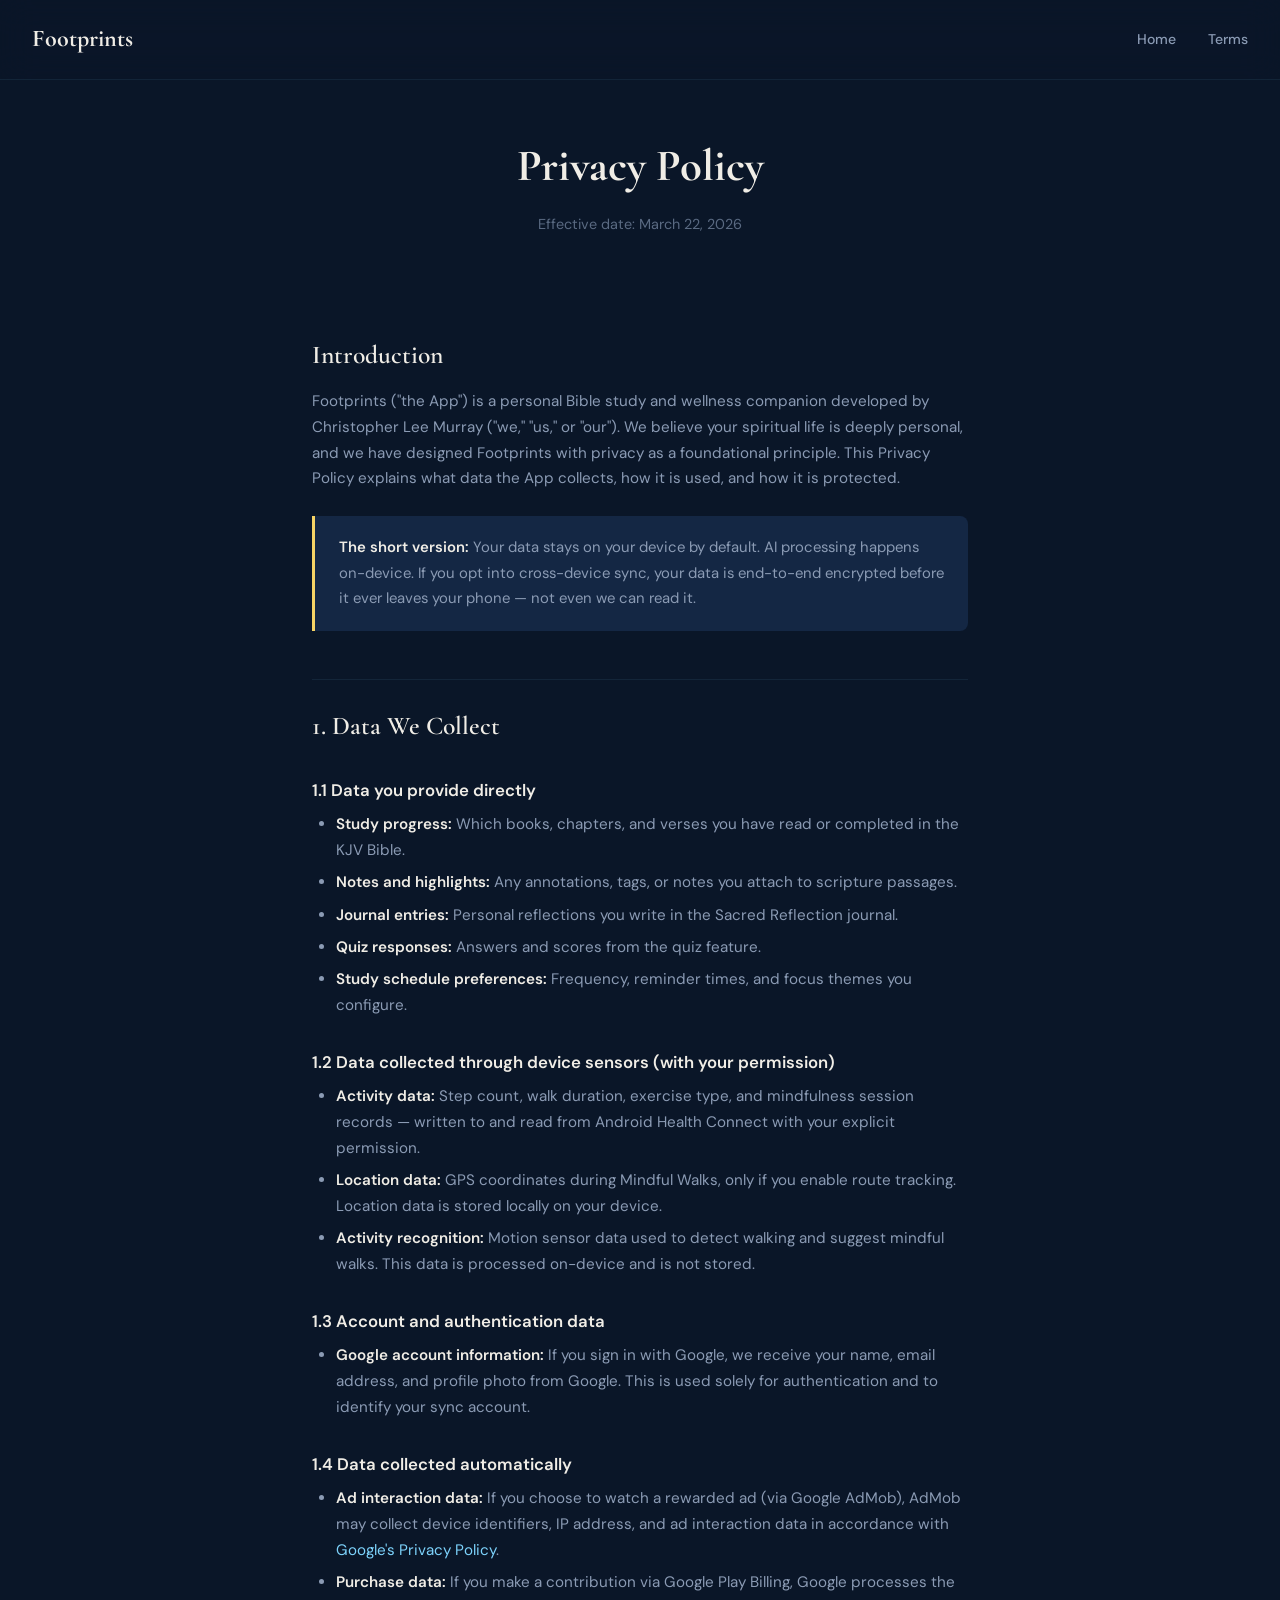
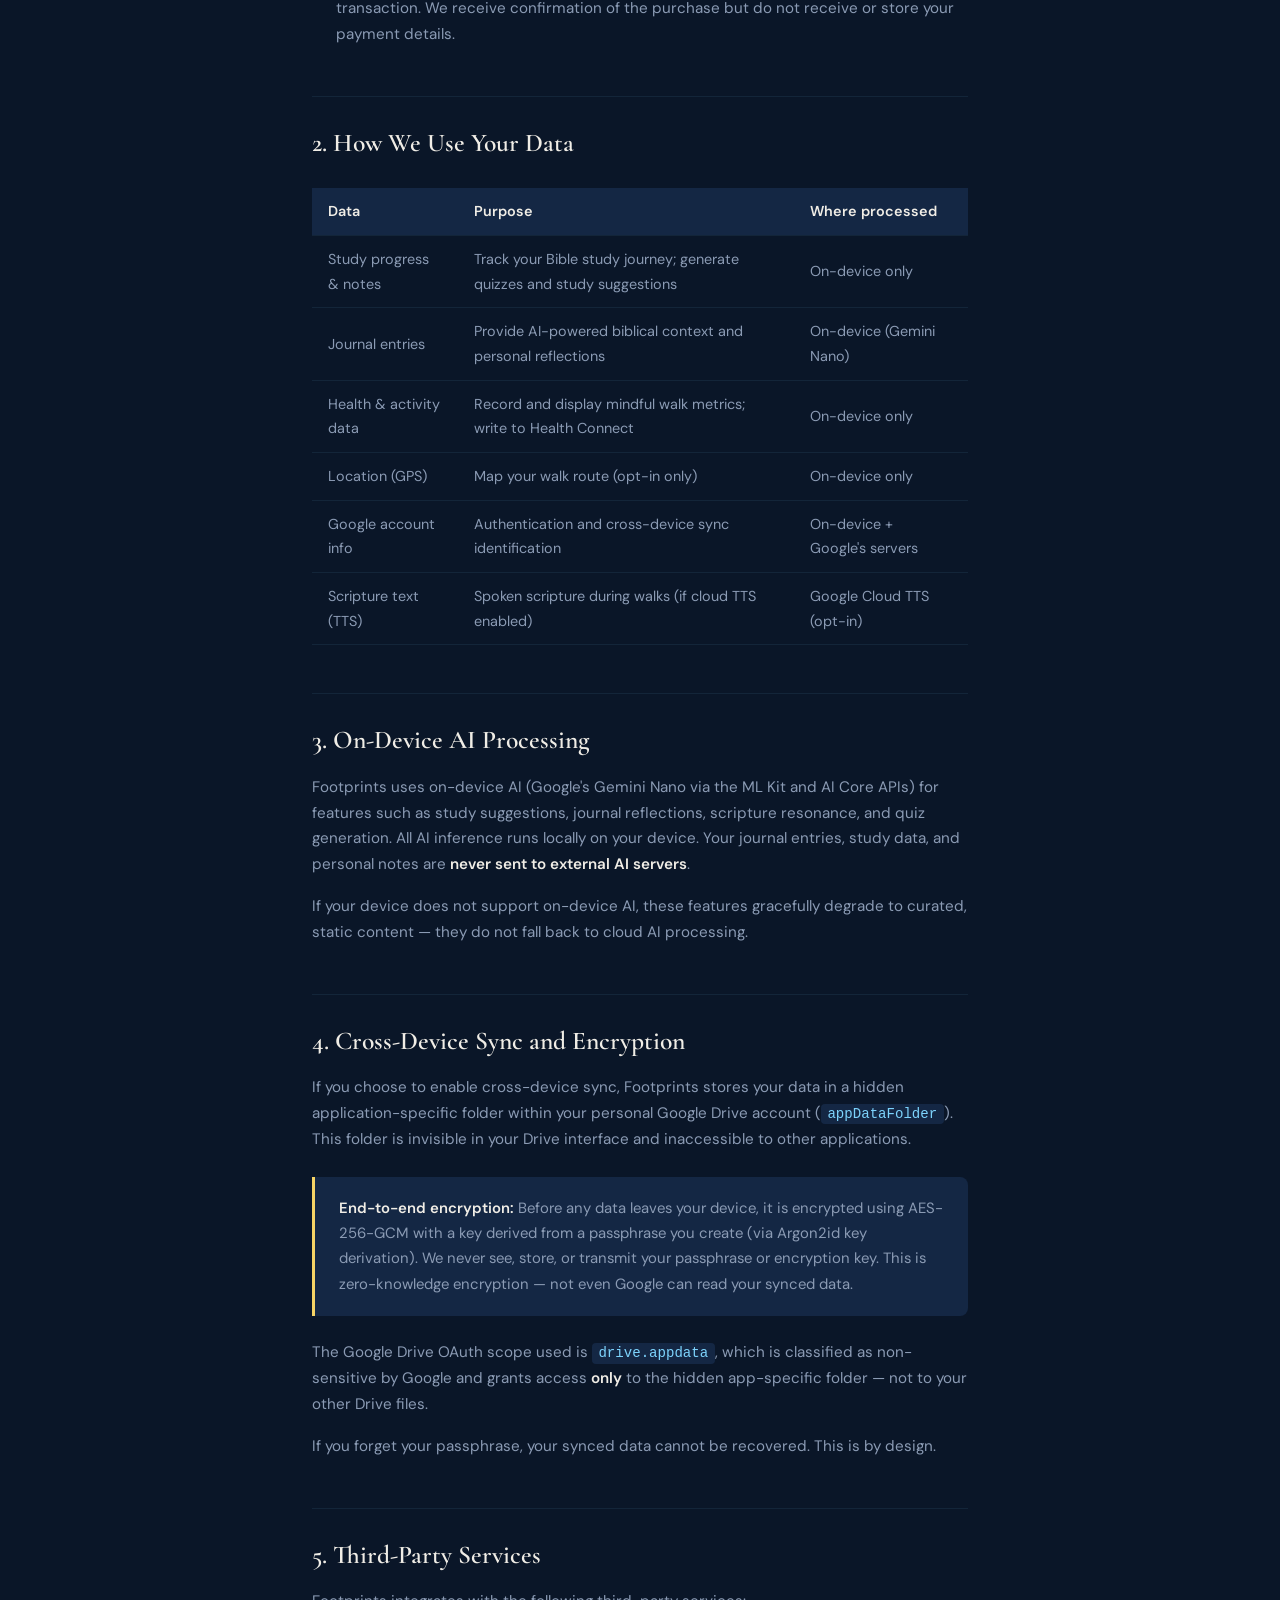
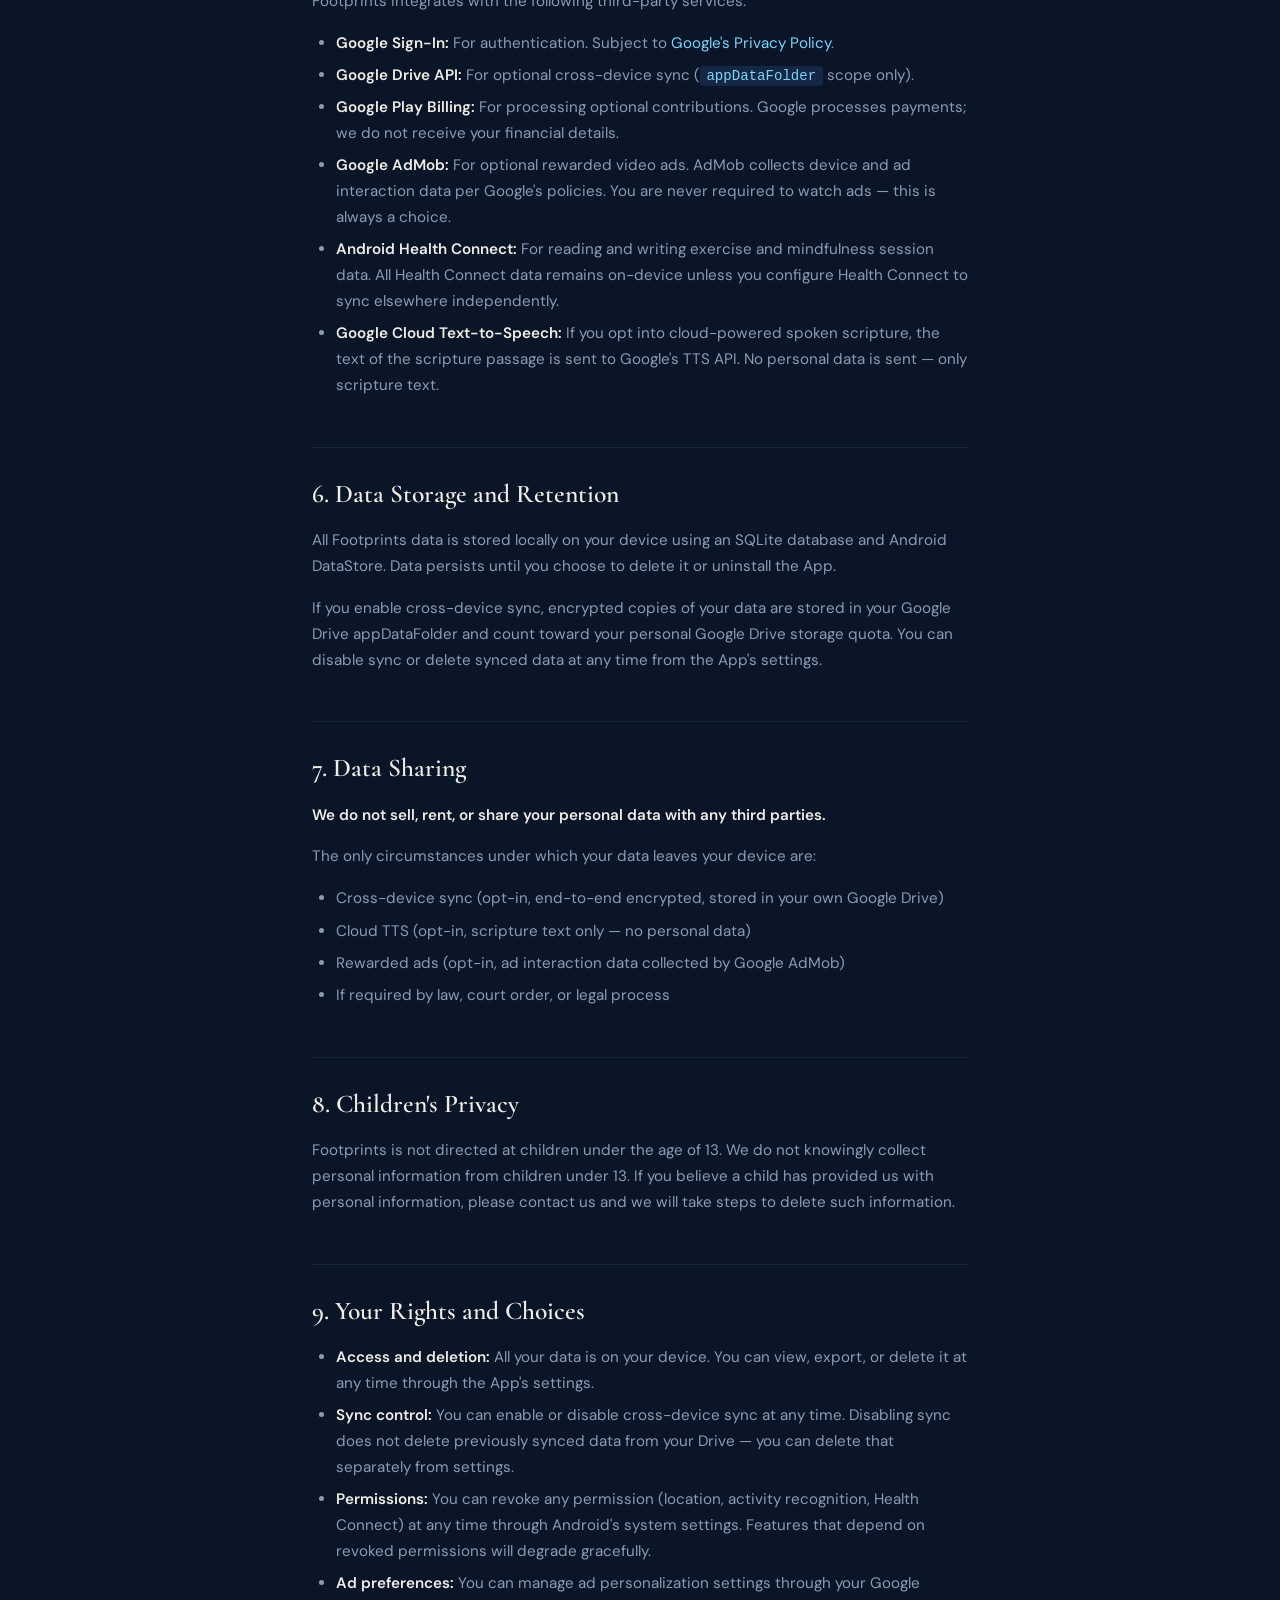
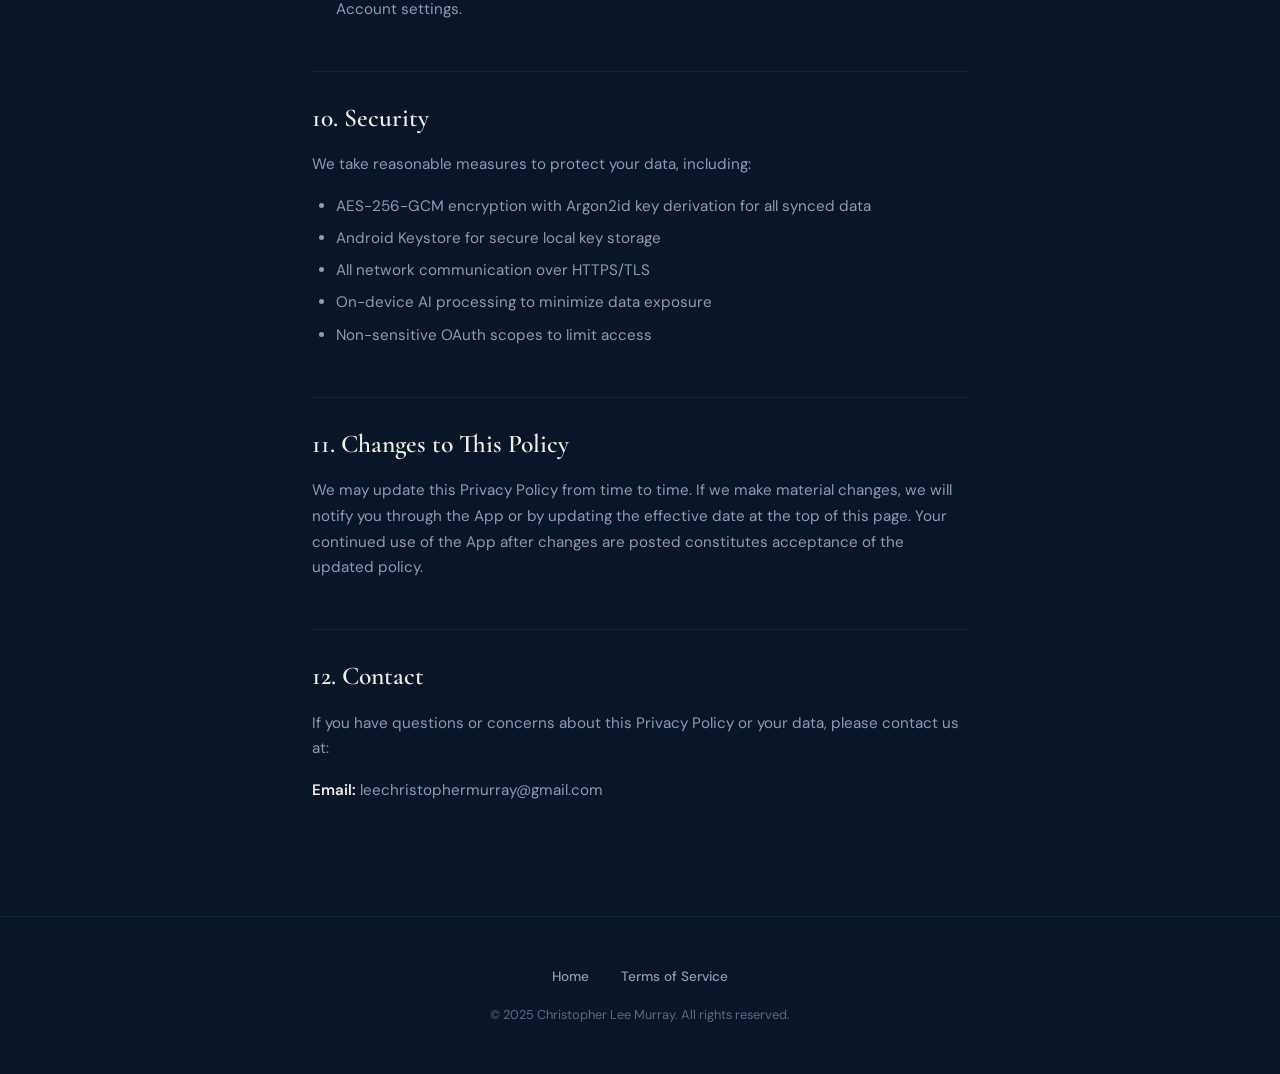
==== docs/privacy-policy.html @ 4baad624 "feat: Add initial website pages for terms of service, privacy policy, and homepage." ====
<!DOCTYPE html>
<html lang="en">

<head>
    <meta charset="UTF-8">
    <meta name="viewport" content="width=device-width, initial-scale=1.0">
    <title>Privacy Policy — Footprints</title>
    <meta name="description" content="Privacy Policy for Footprints Bible Study App">
    <link rel="preconnect" href="https://fonts.googleapis.com">
    <link rel="preconnect" href="https://fonts.gstatic.com" crossorigin>
    <link
        href="https://fonts.googleapis.com/css2?family=Cormorant+Garamond:ital,wght@0,400;0,600;0,700;1,400&family=DM+Sans:wght@400;500;600&display=swap"
        rel="stylesheet">
    <style>
        *,
        *::before,
        *::after {
            margin: 0;
            padding: 0;
            box-sizing: border-box;
        }

        :root {
            --bg: #0A1628;
            --bg-surface: #0F1F38;
            --bg-card: #142744;
            --cyan: #7DD3FC;
            --cyan-dim: rgba(125, 211, 252, 0.12);
            --gold: #F6D365;
            --gold-dim: rgba(246, 211, 101, 0.15);
            --text-primary: #F0EDE6;
            --text-secondary: #8B9BB4;
            --text-muted: #5A6A82;
            --border: rgba(125, 211, 252, 0.08);
            --border-glow: rgba(125, 211, 252, 0.15);
        }

        body {
            font-family: 'DM Sans', sans-serif;
            background: var(--bg);
            color: var(--text-primary);
            line-height: 1.7;
        }

        nav {
            position: fixed;
            top: 0;
            width: 100%;
            padding: 1.2rem 2rem;
            display: flex;
            justify-content: space-between;
            align-items: center;
            z-index: 100;
            background: rgba(10, 22, 40, 0.9);
            backdrop-filter: blur(16px);
            border-bottom: 1px solid var(--border);
        }

        .nav-brand {
            font-family: 'Cormorant Garamond', serif;
            font-size: 1.5rem;
            font-weight: 700;
            color: var(--text-primary);
            text-decoration: none;
        }

        .nav-links {
            display: flex;
            gap: 2rem;
        }

        .nav-links a {
            font-size: 0.88rem;
            font-weight: 500;
            color: var(--text-secondary);
            text-decoration: none;
            transition: color 0.2s;
        }

        .nav-links a:hover {
            color: var(--cyan);
        }

        .doc-header {
            padding: 8rem 2rem 3rem;
            text-align: center;
            max-width: 720px;
            margin: 0 auto;
        }

        .doc-header h1 {
            font-family: 'Cormorant Garamond', serif;
            font-size: 2.8rem;
            font-weight: 700;
            margin-bottom: 0.5rem;
        }

        .doc-header .effective {
            font-size: 0.9rem;
            color: var(--text-muted);
        }

        .doc-body {
            max-width: 720px;
            margin: 0 auto;
            padding: 0 2rem 6rem;
        }

        .doc-body h2 {
            font-family: 'Cormorant Garamond', serif;
            font-size: 1.6rem;
            font-weight: 600;
            margin-top: 3rem;
            margin-bottom: 0.8rem;
            padding-top: 1.5rem;
            border-top: 1px solid var(--border);
        }

        .doc-body h2:first-of-type {
            border-top: none;
            padding-top: 0;
        }

        .doc-body h3 {
            font-size: 1.05rem;
            font-weight: 600;
            margin-top: 1.8rem;
            margin-bottom: 0.5rem;
        }

        .doc-body p {
            font-size: 0.95rem;
            color: var(--text-secondary);
            margin-bottom: 1rem;
        }

        .doc-body ul {
            padding-left: 1.5rem;
            margin-bottom: 1rem;
        }

        .doc-body li {
            font-size: 0.95rem;
            color: var(--text-secondary);
            margin-bottom: 0.4rem;
        }

        .doc-body strong {
            color: var(--text-primary);
            font-weight: 600;
        }

        .doc-body a {
            color: var(--cyan);
            text-decoration: none;
        }

        .doc-body a:hover {
            text-decoration: underline;
        }

        .doc-body code {
            font-size: 0.88rem;
            background: var(--bg-card);
            padding: 0.15rem 0.4rem;
            border-radius: 4px;
            color: var(--cyan);
        }

        .callout {
            background: var(--bg-card);
            border-left: 3px solid var(--gold);
            padding: 1.2rem 1.5rem;
            margin: 1.5rem 0;
            border-radius: 0 8px 8px 0;
        }

        .callout p {
            margin-bottom: 0;
            font-size: 0.93rem;
        }

        table {
            width: 100%;
            border-collapse: collapse;
            margin: 1.5rem 0;
            font-size: 0.9rem;
        }

        th,
        td {
            text-align: left;
            padding: 0.7rem 1rem;
            border-bottom: 1px solid var(--border);
            color: var(--text-secondary);
        }

        th {
            color: var(--text-primary);
            font-weight: 600;
            background: var(--bg-card);
        }

        footer {
            padding: 3rem 2rem;
            text-align: center;
            border-top: 1px solid var(--border);
        }

        .footer-links {
            display: flex;
            justify-content: center;
            gap: 2rem;
            margin-bottom: 1rem;
            flex-wrap: wrap;
        }

        .footer-links a {
            font-size: 0.85rem;
            font-weight: 500;
            color: var(--text-secondary);
            text-decoration: none;
        }

        .footer-links a:hover {
            color: var(--cyan);
        }

        .footer-copy {
            font-size: 0.8rem;
            color: var(--text-muted);
        }

        @media (max-width: 640px) {
            .doc-header {
                padding: 7rem 1.5rem 2rem;
            }

            .doc-header h1 {
                font-size: 2.2rem;
            }

            .doc-body {
                padding: 0 1.5rem 4rem;
            }

            table {
                font-size: 0.82rem;
            }

            th,
            td {
                padding: 0.5rem 0.6rem;
            }
        }
    </style>
</head>

<body>

    <nav>
        <a href="./" class="nav-brand">Footprints</a>
        <div class="nav-links">
            <a href="./">Home</a>
            <a href="terms-of-service.html">Terms</a>
        </div>
    </nav>

    <div class="doc-header">
        <h1>Privacy Policy</h1>
        <p class="effective">Effective date: March 22, 2026</p>
    </div>

    <div class="doc-body">

        <h2>Introduction</h2>
        <p>Footprints ("the App") is a personal Bible study and wellness companion developed by Christopher Lee Murray
            ("we," "us," or "our"). We believe your spiritual life is deeply personal, and we have designed Footprints
            with privacy as a foundational principle. This Privacy Policy explains what data the App collects, how it is
            used, and how it is protected.</p>

        <div class="callout">
            <p><strong>The short version:</strong> Your data stays on your device by default. AI processing happens
                on-device. If you opt into cross-device sync, your data is end-to-end encrypted before it ever leaves
                your phone — not even we can read it.</p>
        </div>

        <h2>1. Data We Collect</h2>

        <h3>1.1 Data you provide directly</h3>
        <ul>
            <li><strong>Study progress:</strong> Which books, chapters, and verses you have read or completed in the KJV
                Bible.</li>
            <li><strong>Notes and highlights:</strong> Any annotations, tags, or notes you attach to scripture passages.
            </li>
            <li><strong>Journal entries:</strong> Personal reflections you write in the Sacred Reflection journal.</li>
            <li><strong>Quiz responses:</strong> Answers and scores from the quiz feature.</li>
            <li><strong>Study schedule preferences:</strong> Frequency, reminder times, and focus themes you configure.
            </li>
        </ul>

        <h3>1.2 Data collected through device sensors (with your permission)</h3>
        <ul>
            <li><strong>Activity data:</strong> Step count, walk duration, exercise type, and mindfulness session
                records — written to and read from Android Health Connect with your explicit permission.</li>
            <li><strong>Location data:</strong> GPS coordinates during Mindful Walks, only if you enable route tracking.
                Location data is stored locally on your device.</li>
            <li><strong>Activity recognition:</strong> Motion sensor data used to detect walking and suggest mindful
                walks. This data is processed on-device and is not stored.</li>
        </ul>

        <h3>1.3 Account and authentication data</h3>
        <ul>
            <li><strong>Google account information:</strong> If you sign in with Google, we receive your name, email
                address, and profile photo from Google. This is used solely for authentication and to identify your sync
                account.</li>
        </ul>

        <h3>1.4 Data collected automatically</h3>
        <ul>
            <li><strong>Ad interaction data:</strong> If you choose to watch a rewarded ad (via Google AdMob), AdMob may
                collect device identifiers, IP address, and ad interaction data in accordance with <a
                    href="https://policies.google.com/privacy">Google's Privacy Policy</a>.</li>
            <li><strong>Purchase data:</strong> If you make a contribution via Google Play Billing, Google processes the
                transaction. We receive confirmation of the purchase but do not receive or store your payment details.
            </li>
        </ul>

        <h2>2. How We Use Your Data</h2>

        <table>
            <thead>
                <tr>
                    <th>Data</th>
                    <th>Purpose</th>
                    <th>Where processed</th>
                </tr>
            </thead>
            <tbody>
                <tr>
                    <td>Study progress & notes</td>
                    <td>Track your Bible study journey; generate quizzes and study suggestions</td>
                    <td>On-device only</td>
                </tr>
                <tr>
                    <td>Journal entries</td>
                    <td>Provide AI-powered biblical context and personal reflections</td>
                    <td>On-device (Gemini Nano)</td>
                </tr>
                <tr>
                    <td>Health & activity data</td>
                    <td>Record and display mindful walk metrics; write to Health Connect</td>
                    <td>On-device only</td>
                </tr>
                <tr>
                    <td>Location (GPS)</td>
                    <td>Map your walk route (opt-in only)</td>
                    <td>On-device only</td>
                </tr>
                <tr>
                    <td>Google account info</td>
                    <td>Authentication and cross-device sync identification</td>
                    <td>On-device + Google's servers</td>
                </tr>
                <tr>
                    <td>Scripture text (TTS)</td>
                    <td>Spoken scripture during walks (if cloud TTS enabled)</td>
                    <td>Google Cloud TTS (opt-in)</td>
                </tr>
            </tbody>
        </table>

        <h2>3. On-Device AI Processing</h2>
        <p>Footprints uses on-device AI (Google's Gemini Nano via the ML Kit and AI Core APIs) for features such as
            study suggestions, journal reflections, scripture resonance, and quiz generation. All AI inference runs
            locally on your device. Your journal entries, study data, and personal notes are <strong>never sent to
                external AI servers</strong>.</p>
        <p>If your device does not support on-device AI, these features gracefully degrade to curated, static content —
            they do not fall back to cloud AI processing.</p>

        <h2>4. Cross-Device Sync and Encryption</h2>
        <p>If you choose to enable cross-device sync, Footprints stores your data in a hidden application-specific
            folder within your personal Google Drive account (<code>appDataFolder</code>). This folder is invisible in
            your Drive interface and inaccessible to other applications.</p>

        <div class="callout">
            <p><strong>End-to-end encryption:</strong> Before any data leaves your device, it is encrypted using
                AES-256-GCM with a key derived from a passphrase you create (via Argon2id key derivation). We never see,
                store, or transmit your passphrase or encryption key. This is zero-knowledge encryption — not even
                Google can read your synced data.</p>
        </div>

        <p>The Google Drive OAuth scope used is <code>drive.appdata</code>, which is classified as non-sensitive by
            Google and grants access <strong>only</strong> to the hidden app-specific folder — not to your other Drive
            files.</p>
        <p>If you forget your passphrase, your synced data cannot be recovered. This is by design.</p>

        <h2>5. Third-Party Services</h2>
        <p>Footprints integrates with the following third-party services:</p>
        <ul>
            <li><strong>Google Sign-In:</strong> For authentication. Subject to <a
                    href="https://policies.google.com/privacy">Google's Privacy Policy</a>.</li>
            <li><strong>Google Drive API:</strong> For optional cross-device sync (<code>appDataFolder</code> scope
                only).</li>
            <li><strong>Google Play Billing:</strong> For processing optional contributions. Google processes payments;
                we do not receive your financial details.</li>
            <li><strong>Google AdMob:</strong> For optional rewarded video ads. AdMob collects device and ad interaction
                data per Google's policies. You are never required to watch ads — this is always a choice.</li>
            <li><strong>Android Health Connect:</strong> For reading and writing exercise and mindfulness session data.
                All Health Connect data remains on-device unless you configure Health Connect to sync elsewhere
                independently.</li>
            <li><strong>Google Cloud Text-to-Speech:</strong> If you opt into cloud-powered spoken scripture, the text
                of the scripture passage is sent to Google's TTS API. No personal data is sent — only scripture text.
            </li>
        </ul>

        <h2>6. Data Storage and Retention</h2>
        <p>All Footprints data is stored locally on your device using an SQLite database and Android DataStore. Data
            persists until you choose to delete it or uninstall the App.</p>
        <p>If you enable cross-device sync, encrypted copies of your data are stored in your Google Drive appDataFolder
            and count toward your personal Google Drive storage quota. You can disable sync or delete synced data at any
            time from the App's settings.</p>

        <h2>7. Data Sharing</h2>
        <p><strong>We do not sell, rent, or share your personal data with any third parties.</strong></p>
        <p>The only circumstances under which your data leaves your device are:</p>
        <ul>
            <li>Cross-device sync (opt-in, end-to-end encrypted, stored in your own Google Drive)</li>
            <li>Cloud TTS (opt-in, scripture text only — no personal data)</li>
            <li>Rewarded ads (opt-in, ad interaction data collected by Google AdMob)</li>
            <li>If required by law, court order, or legal process</li>
        </ul>

        <h2>8. Children's Privacy</h2>
        <p>Footprints is not directed at children under the age of 13. We do not knowingly collect personal information
            from children under 13. If you believe a child has provided us with personal information, please contact us
            and we will take steps to delete such information.</p>

        <h2>9. Your Rights and Choices</h2>
        <ul>
            <li><strong>Access and deletion:</strong> All your data is on your device. You can view, export, or delete
                it at any time through the App's settings.</li>
            <li><strong>Sync control:</strong> You can enable or disable cross-device sync at any time. Disabling sync
                does not delete previously synced data from your Drive — you can delete that separately from settings.
            </li>
            <li><strong>Permissions:</strong> You can revoke any permission (location, activity recognition, Health
                Connect) at any time through Android's system settings. Features that depend on revoked permissions will
                degrade gracefully.</li>
            <li><strong>Ad preferences:</strong> You can manage ad personalization settings through your Google Account
                settings.</li>
        </ul>

        <h2>10. Security</h2>
        <p>We take reasonable measures to protect your data, including:</p>
        <ul>
            <li>AES-256-GCM encryption with Argon2id key derivation for all synced data</li>
            <li>Android Keystore for secure local key storage</li>
            <li>All network communication over HTTPS/TLS</li>
            <li>On-device AI processing to minimize data exposure</li>
            <li>Non-sensitive OAuth scopes to limit access</li>
        </ul>

        <h2>11. Changes to This Policy</h2>
        <p>We may update this Privacy Policy from time to time. If we make material changes, we will notify you through
            the App or by updating the effective date at the top of this page. Your continued use of the App after
            changes are posted constitutes acceptance of the updated policy.</p>

        <h2>12. Contact</h2>
        <p>If you have questions or concerns about this Privacy Policy or your data, please contact us at:</p>
        <p><strong>Email:</strong> leechristophermurray@gmail.com</p>

    </div>

    <footer>
        <div class="footer-links">
            <a href="./">Home</a>
            <a href="terms-of-service.html">Terms of Service</a>
        </div>
        <p class="footer-copy">&copy; 2025 Christopher Lee Murray. All rights reserved.</p>
    </footer>

</body>

</html>
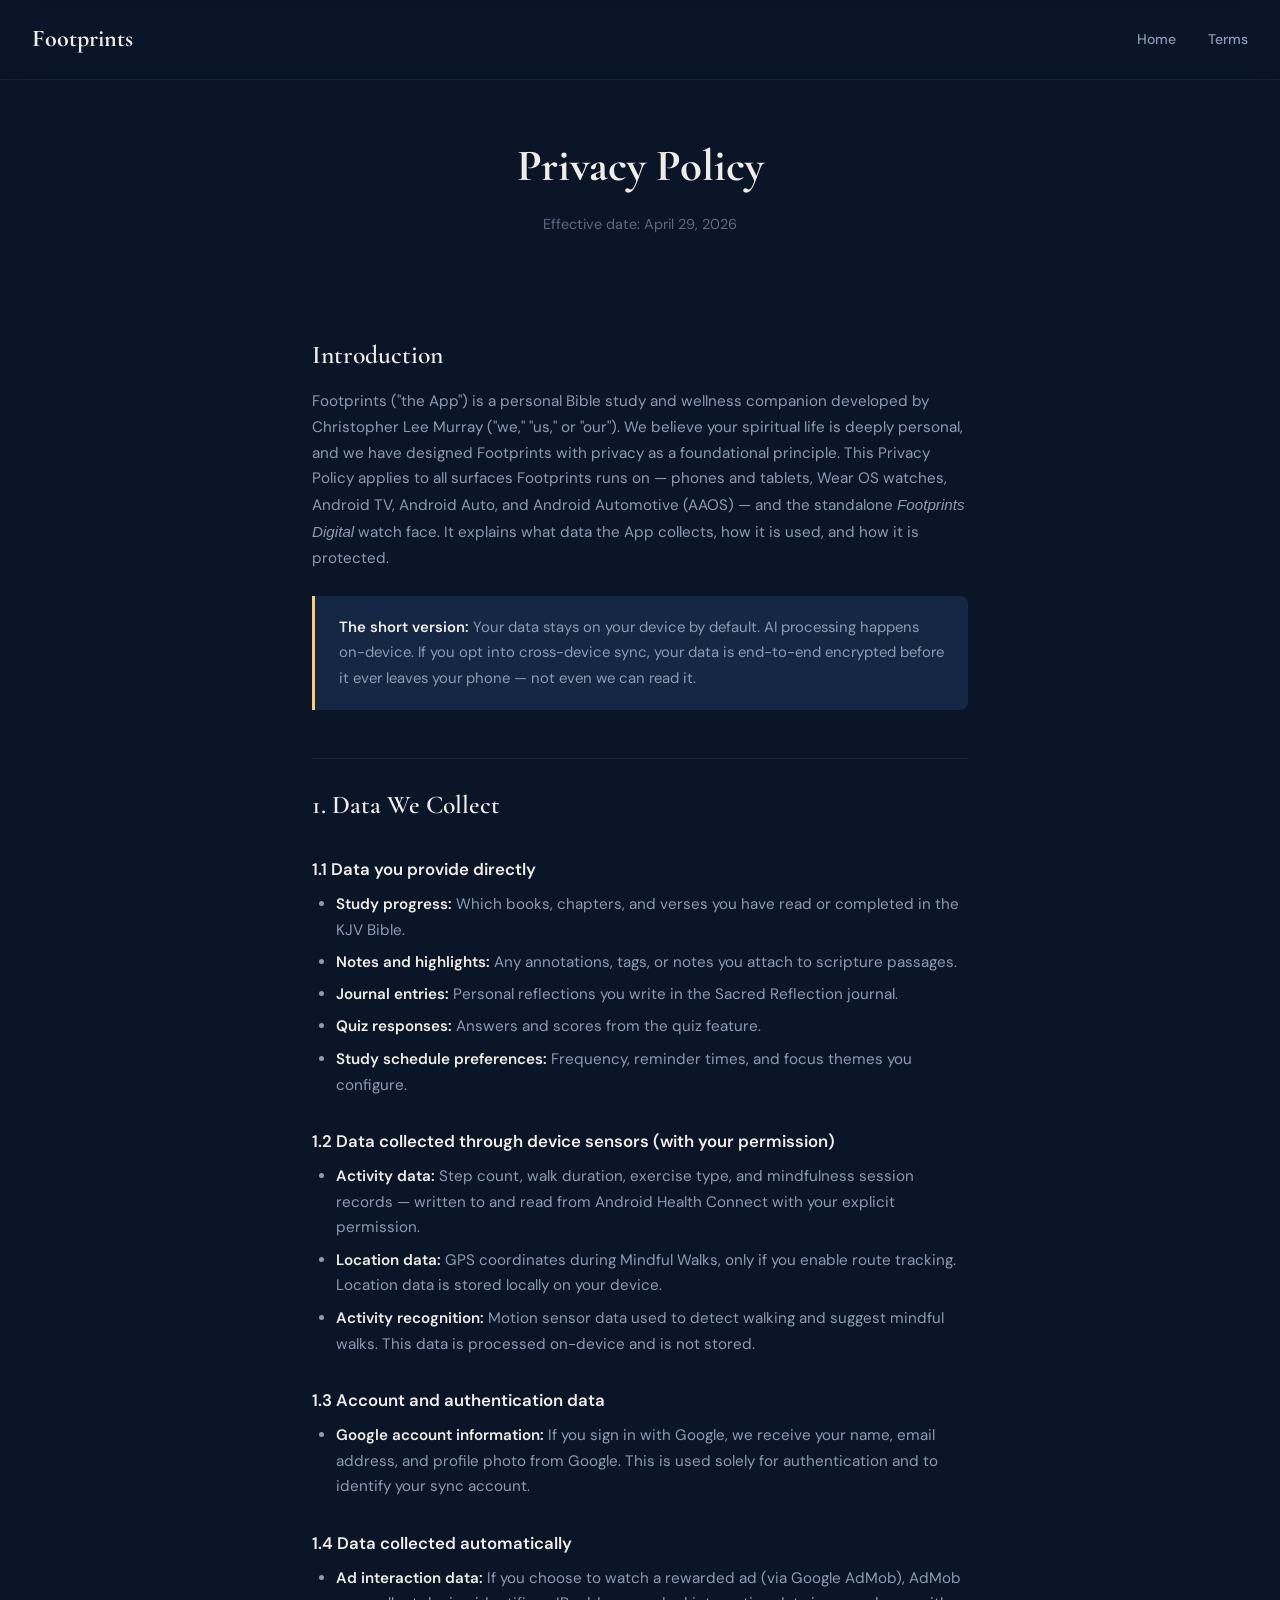
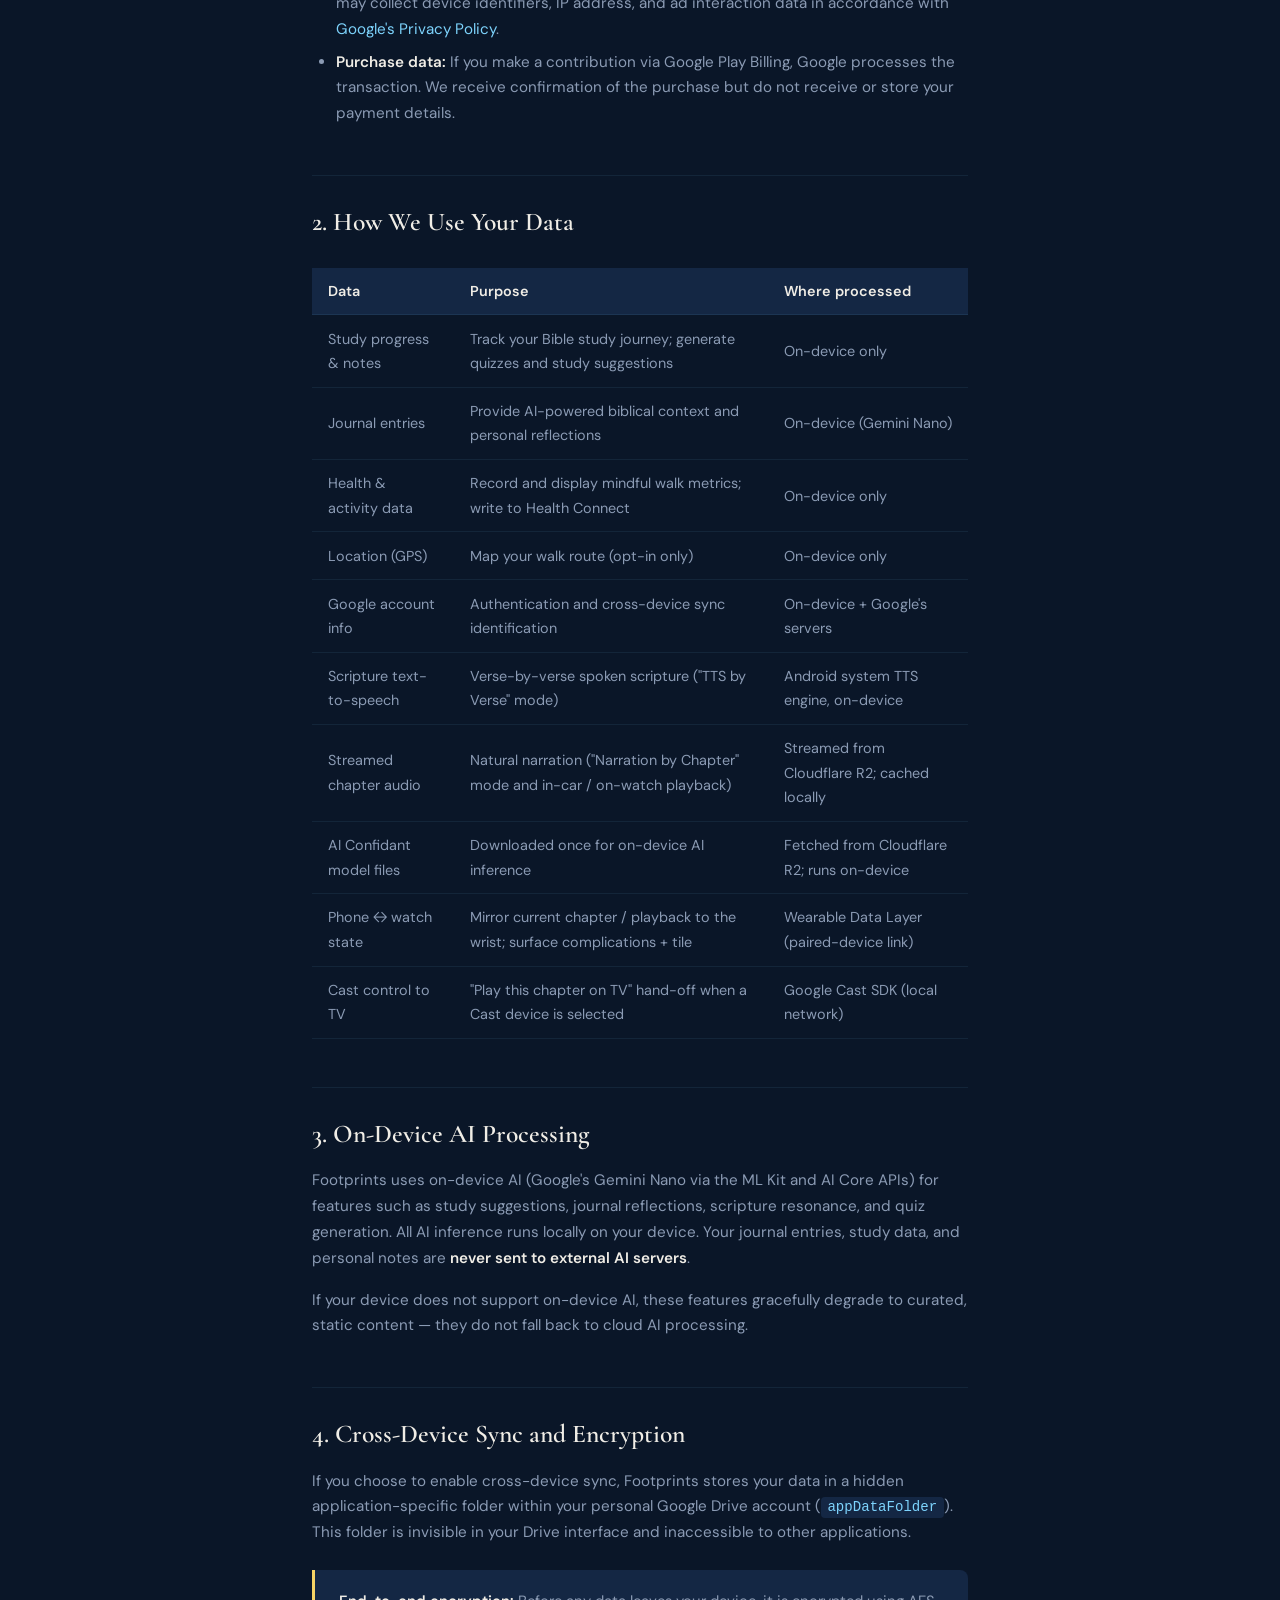
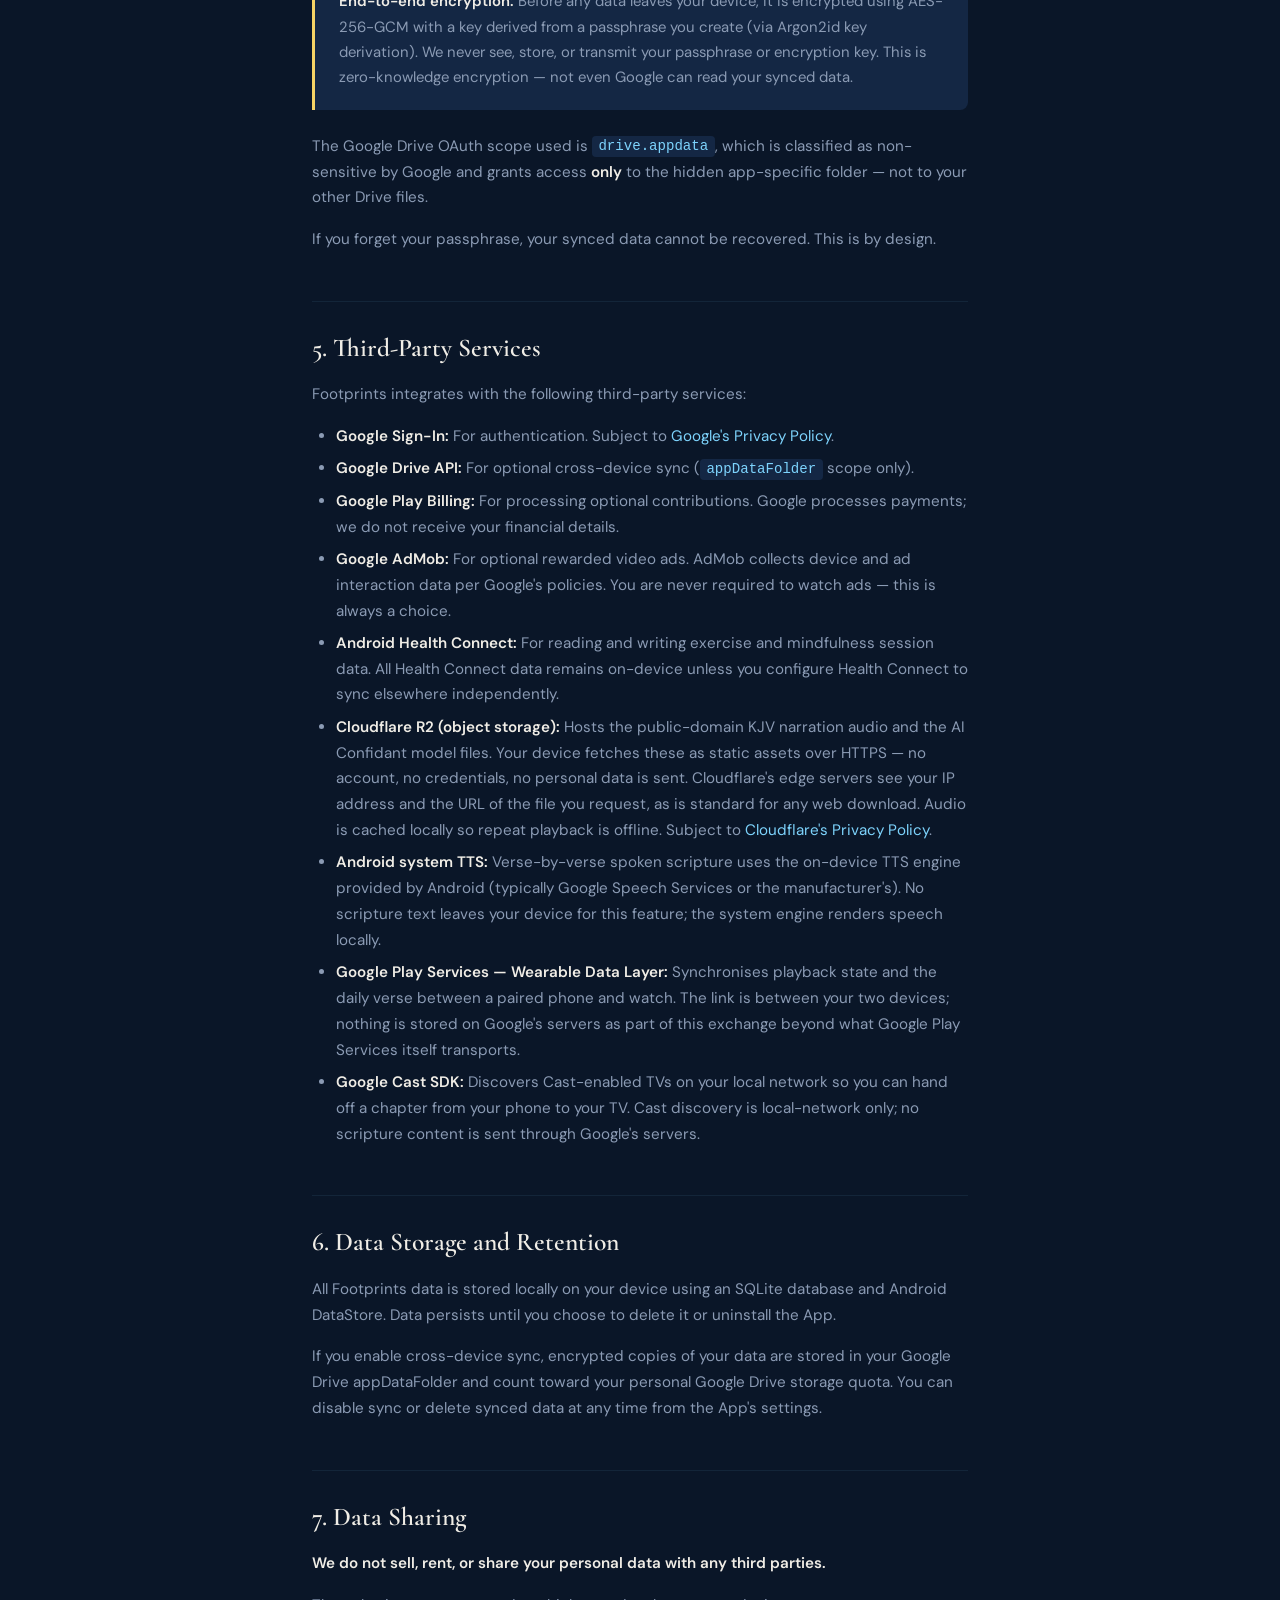
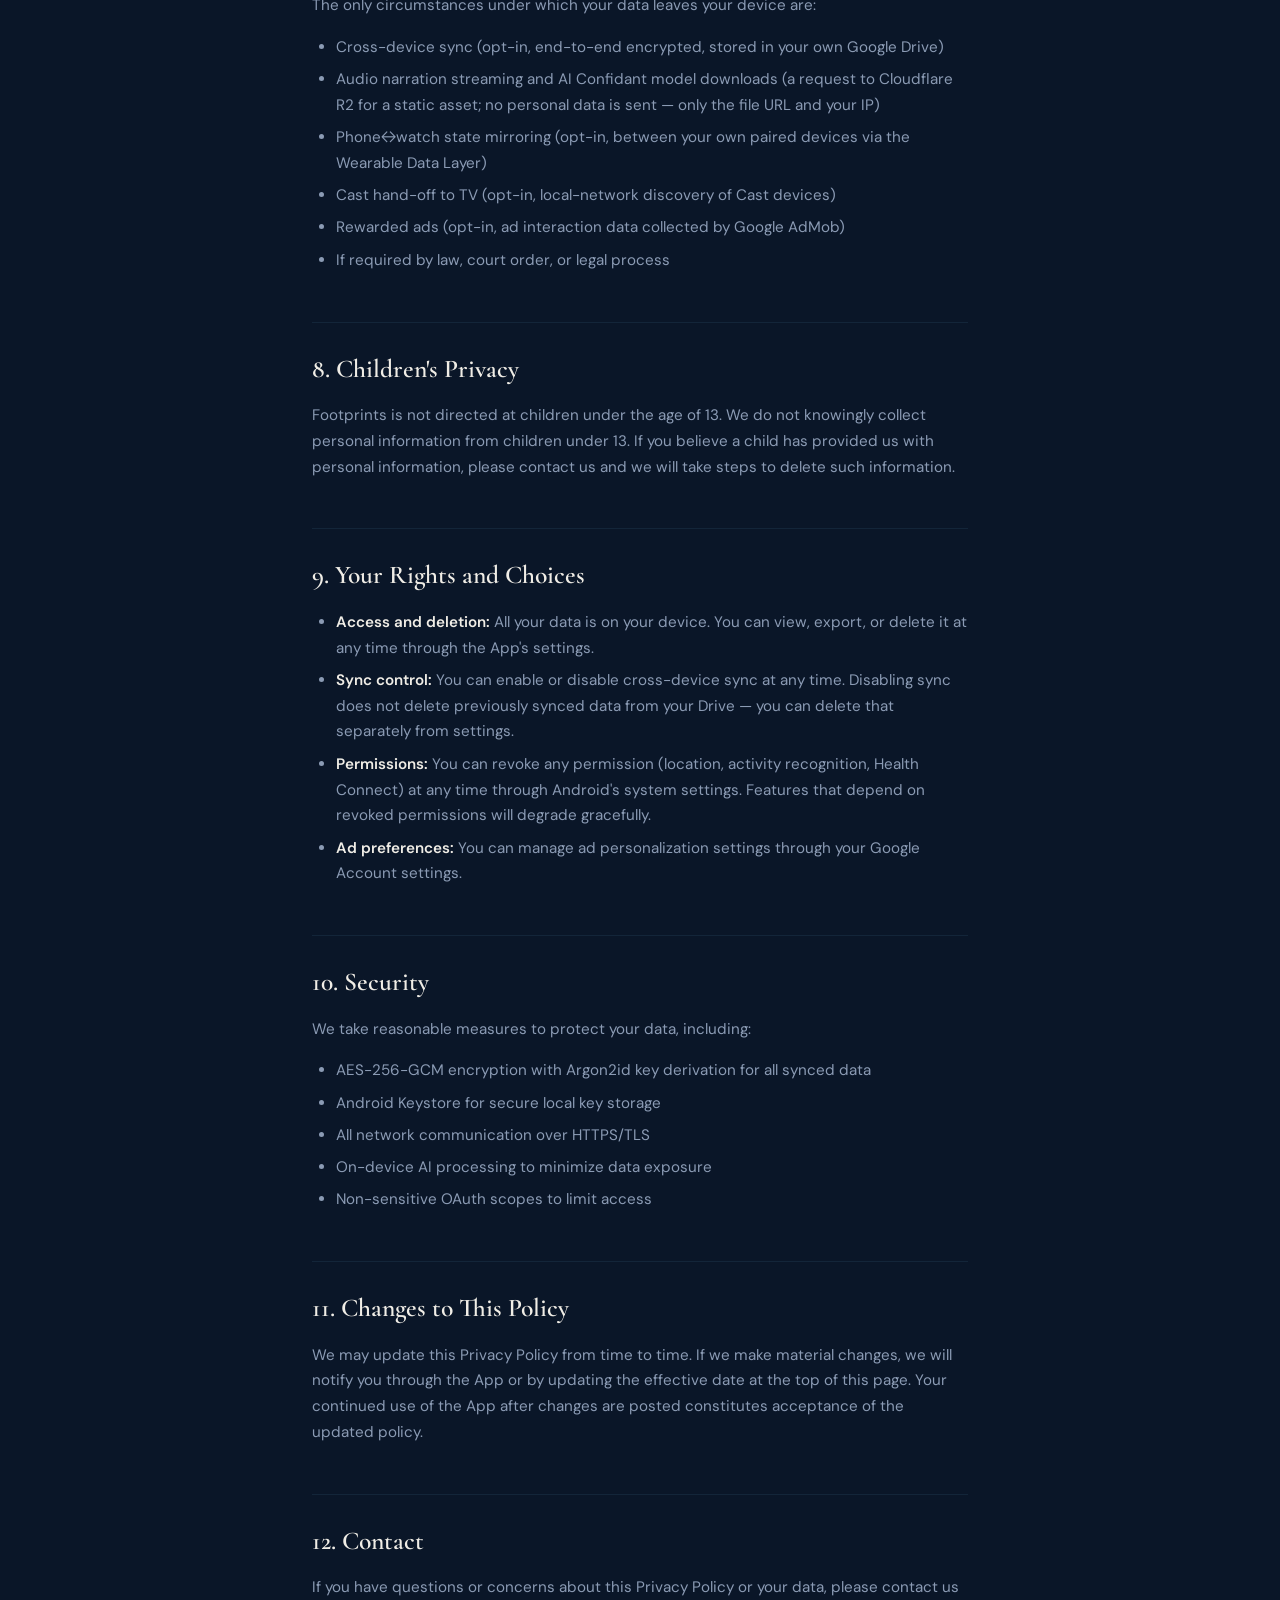
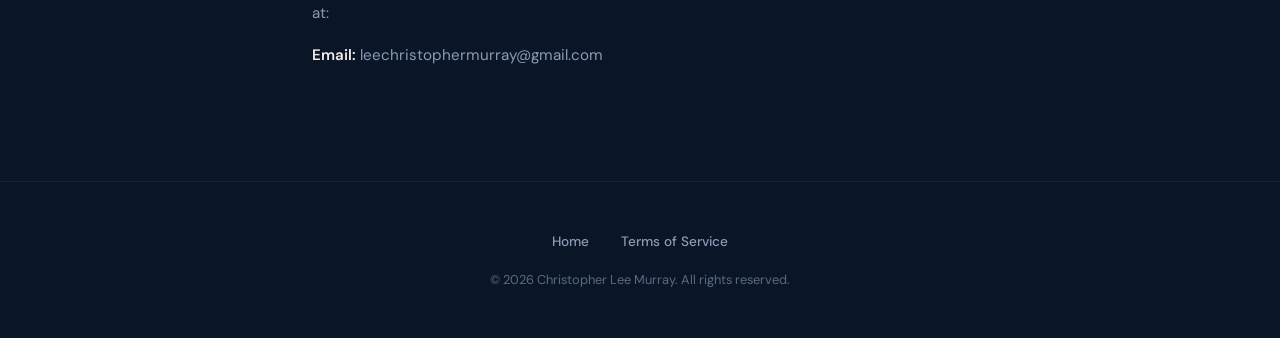
==== commit 9b4697f7: "chore: refresh site for current feature set + multi-platform reach Homepage:   - Hero copy mentions " ====
--- a/docs/privacy-policy.html
+++ b/docs/privacy-policy.html
@@ -268,7 +268,7 @@
 
     <div class="doc-header">
         <h1>Privacy Policy</h1>
-        <p class="effective">Effective date: March 22, 2026</p>
+        <p class="effective">Effective date: April 29, 2026</p>
     </div>
 
     <div class="doc-body">
@@ -276,8 +276,10 @@
         <h2>Introduction</h2>
         <p>Footprints ("the App") is a personal Bible study and wellness companion developed by Christopher Lee Murray
             ("we," "us," or "our"). We believe your spiritual life is deeply personal, and we have designed Footprints
-            with privacy as a foundational principle. This Privacy Policy explains what data the App collects, how it is
-            used, and how it is protected.</p>
+            with privacy as a foundational principle. This Privacy Policy applies to all surfaces Footprints runs on —
+            phones and tablets, Wear OS watches, Android TV, Android Auto, and Android Automotive (AAOS) — and the
+            standalone <em>Footprints Digital</em> watch face. It explains what data the App collects, how it is used,
+            and how it is protected.</p>
 
         <div class="callout">
             <p><strong>The short version:</strong> Your data stays on your device by default. AI processing happens
@@ -363,9 +365,29 @@
                     <td>On-device + Google's servers</td>
                 </tr>
                 <tr>
-                    <td>Scripture text (TTS)</td>
-                    <td>Spoken scripture during walks (if cloud TTS enabled)</td>
-                    <td>Google Cloud TTS (opt-in)</td>
+                    <td>Scripture text-to-speech</td>
+                    <td>Verse-by-verse spoken scripture ("TTS by Verse" mode)</td>
+                    <td>Android system TTS engine, on-device</td>
+                </tr>
+                <tr>
+                    <td>Streamed chapter audio</td>
+                    <td>Natural narration ("Narration by Chapter" mode and in-car / on-watch playback)</td>
+                    <td>Streamed from Cloudflare R2; cached locally</td>
+                </tr>
+                <tr>
+                    <td>AI Confidant model files</td>
+                    <td>Downloaded once for on-device AI inference</td>
+                    <td>Fetched from Cloudflare R2; runs on-device</td>
+                </tr>
+                <tr>
+                    <td>Phone ↔ watch state</td>
+                    <td>Mirror current chapter / playback to the wrist; surface complications + tile</td>
+                    <td>Wearable Data Layer (paired-device link)</td>
+                </tr>
+                <tr>
+                    <td>Cast control to TV</td>
+                    <td>"Play this chapter on TV" hand-off when a Cast device is selected</td>
+                    <td>Google Cast SDK (local network)</td>
                 </tr>
             </tbody>
         </table>
@@ -409,9 +431,21 @@
             <li><strong>Android Health Connect:</strong> For reading and writing exercise and mindfulness session data.
                 All Health Connect data remains on-device unless you configure Health Connect to sync elsewhere
                 independently.</li>
-            <li><strong>Google Cloud Text-to-Speech:</strong> If you opt into cloud-powered spoken scripture, the text
-                of the scripture passage is sent to Google's TTS API. No personal data is sent — only scripture text.
-            </li>
+            <li><strong>Cloudflare R2 (object storage):</strong> Hosts the public-domain KJV narration audio and the
+                AI Confidant model files. Your device fetches these as static assets over HTTPS — no account, no
+                credentials, no personal data is sent. Cloudflare's edge servers see your IP address and the URL of the
+                file you request, as is standard for any web download. Audio is cached locally so repeat playback is
+                offline. Subject to <a href="https://www.cloudflare.com/privacypolicy/">Cloudflare's Privacy
+                    Policy</a>.</li>
+            <li><strong>Android system TTS:</strong> Verse-by-verse spoken scripture uses the on-device TTS engine
+                provided by Android (typically Google Speech Services or the manufacturer's). No scripture text leaves
+                your device for this feature; the system engine renders speech locally.</li>
+            <li><strong>Google Play Services — Wearable Data Layer:</strong> Synchronises playback state and the daily
+                verse between a paired phone and watch. The link is between your two devices; nothing is stored on
+                Google's servers as part of this exchange beyond what Google Play Services itself transports.</li>
+            <li><strong>Google Cast SDK:</strong> Discovers Cast-enabled TVs on your local network so you can hand off
+                a chapter from your phone to your TV. Cast discovery is local-network only; no scripture content is
+                sent through Google's servers.</li>
         </ul>
 
         <h2>6. Data Storage and Retention</h2>
@@ -426,7 +460,10 @@
         <p>The only circumstances under which your data leaves your device are:</p>
         <ul>
             <li>Cross-device sync (opt-in, end-to-end encrypted, stored in your own Google Drive)</li>
-            <li>Cloud TTS (opt-in, scripture text only — no personal data)</li>
+            <li>Audio narration streaming and AI Confidant model downloads (a request to Cloudflare R2 for a static
+                asset; no personal data is sent — only the file URL and your IP)</li>
+            <li>Phone↔watch state mirroring (opt-in, between your own paired devices via the Wearable Data Layer)</li>
+            <li>Cast hand-off to TV (opt-in, local-network discovery of Cast devices)</li>
             <li>Rewarded ads (opt-in, ad interaction data collected by Google AdMob)</li>
             <li>If required by law, court order, or legal process</li>
         </ul>
@@ -476,7 +513,7 @@
             <a href="./">Home</a>
             <a href="terms-of-service.html">Terms of Service</a>
         </div>
-        <p class="footer-copy">&copy; 2025 Christopher Lee Murray. All rights reserved.</p>
+        <p class="footer-copy">&copy; 2026 Christopher Lee Murray. All rights reserved.</p>
     </footer>
 
 </body>
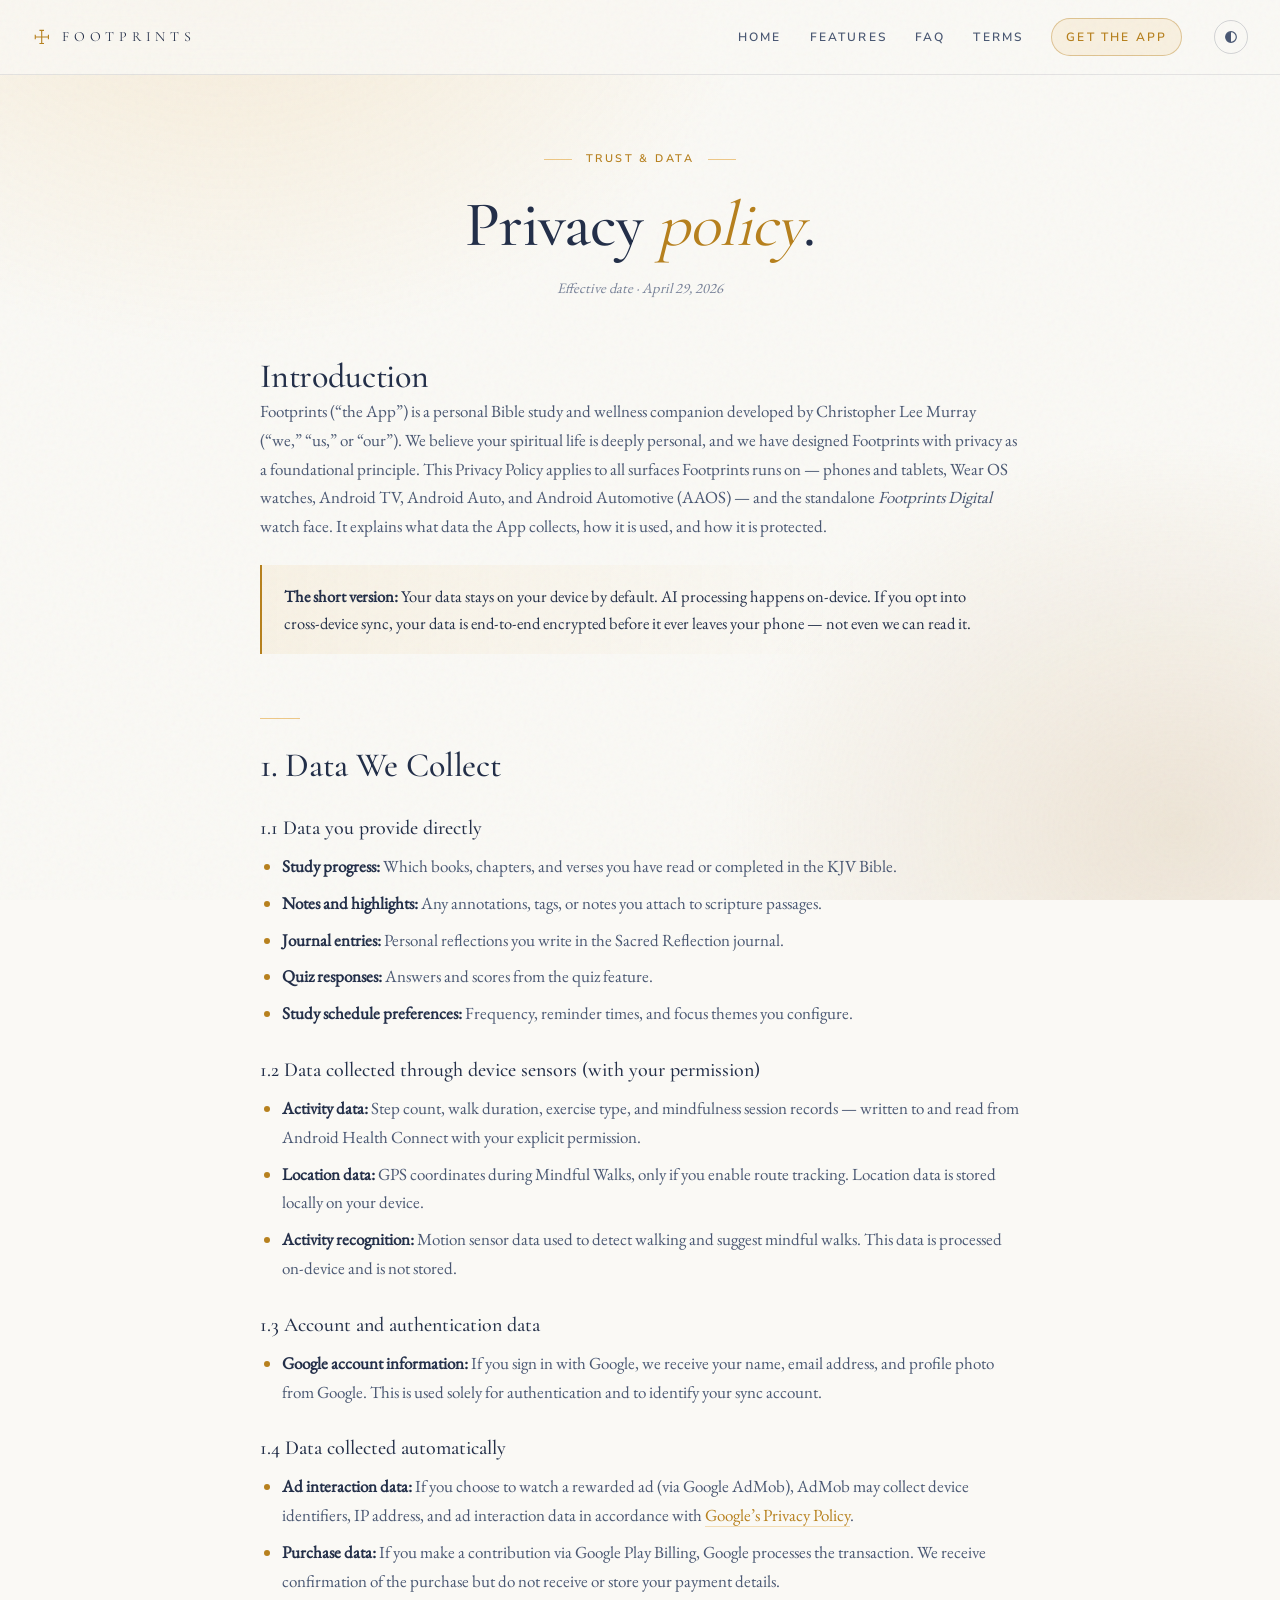
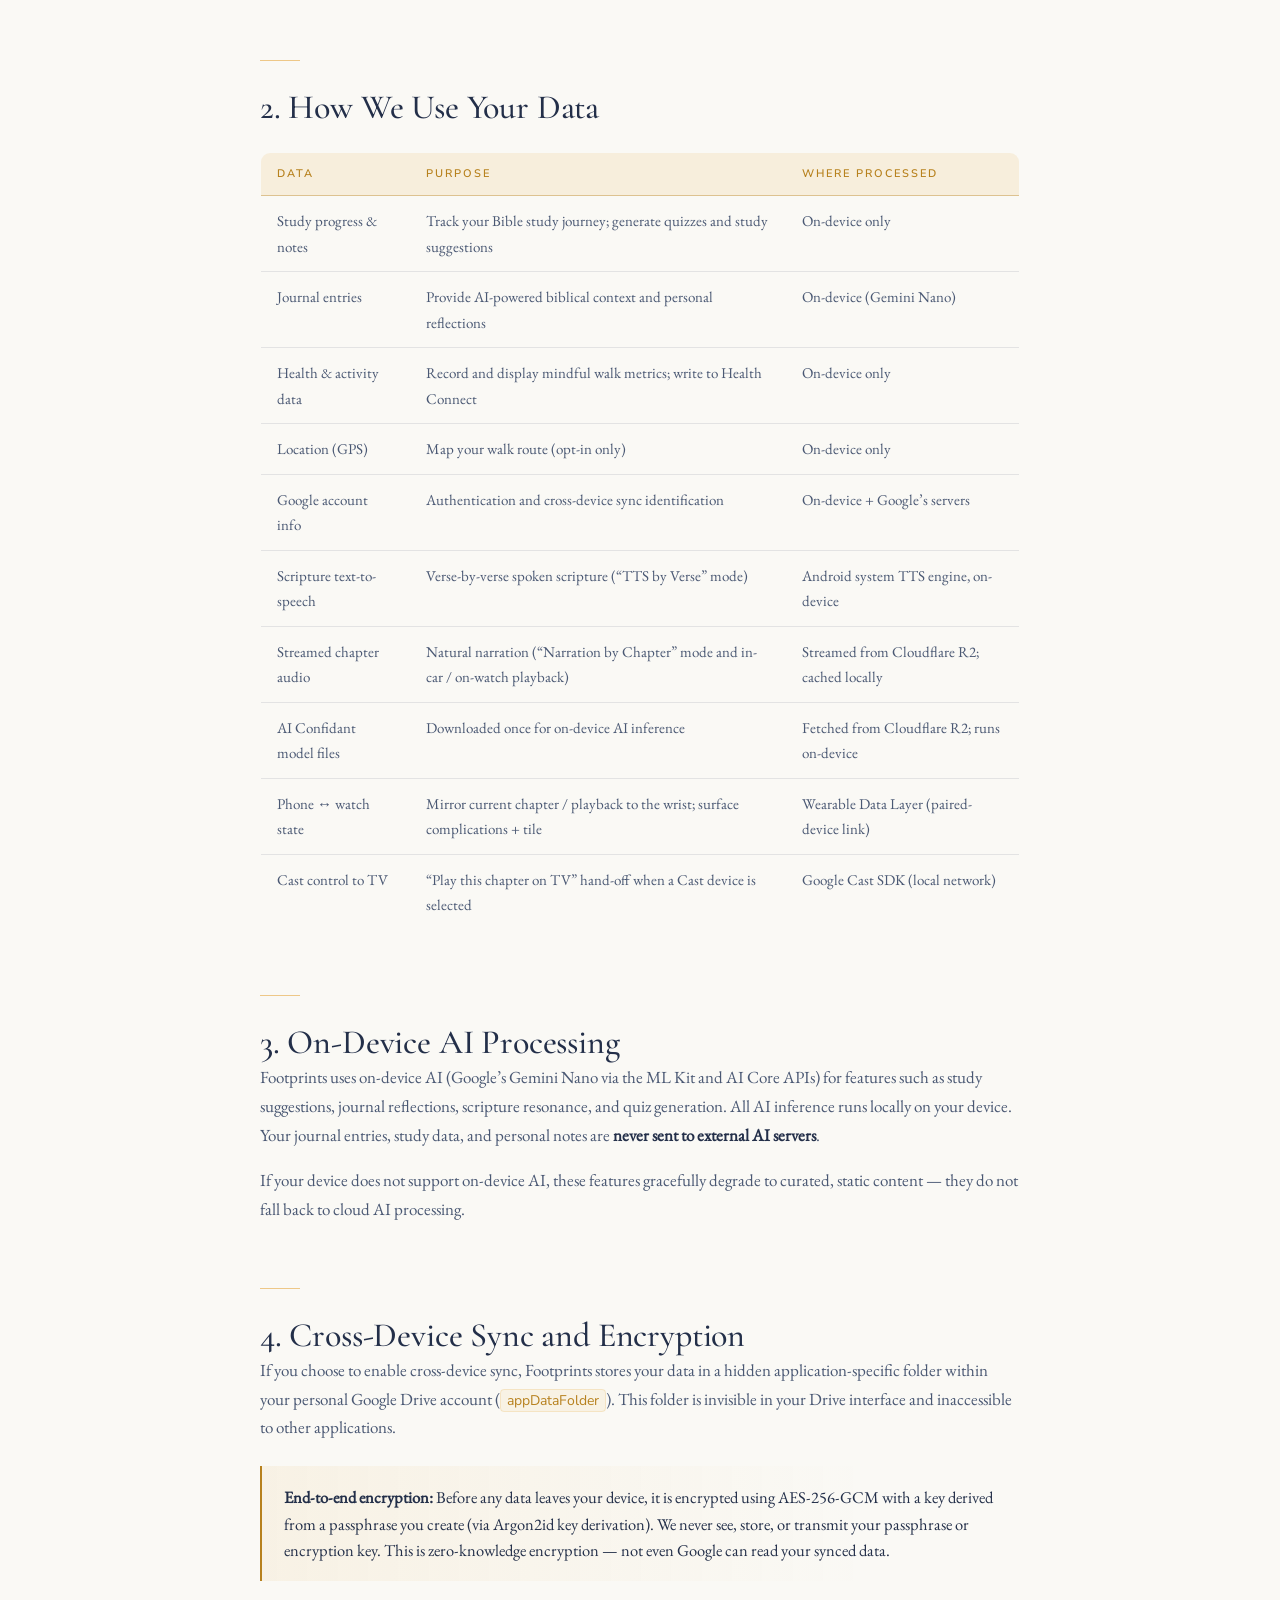
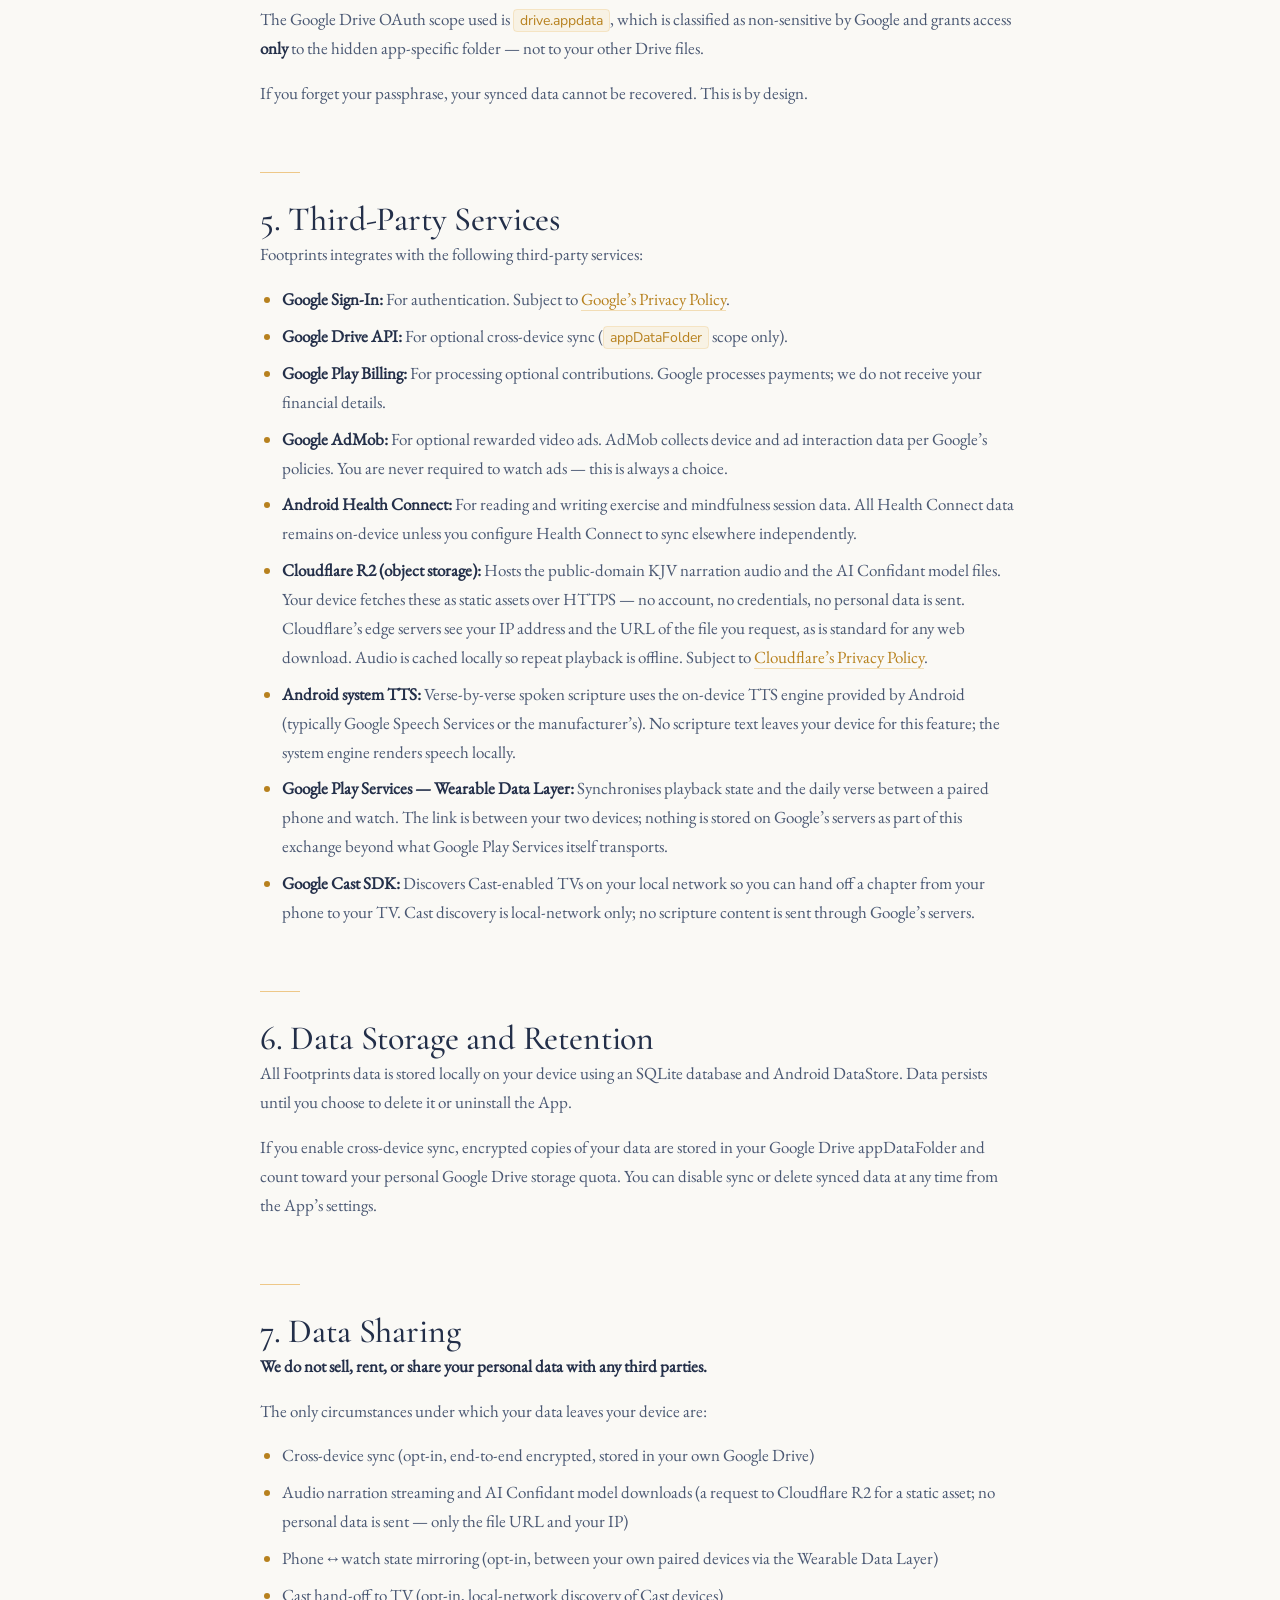
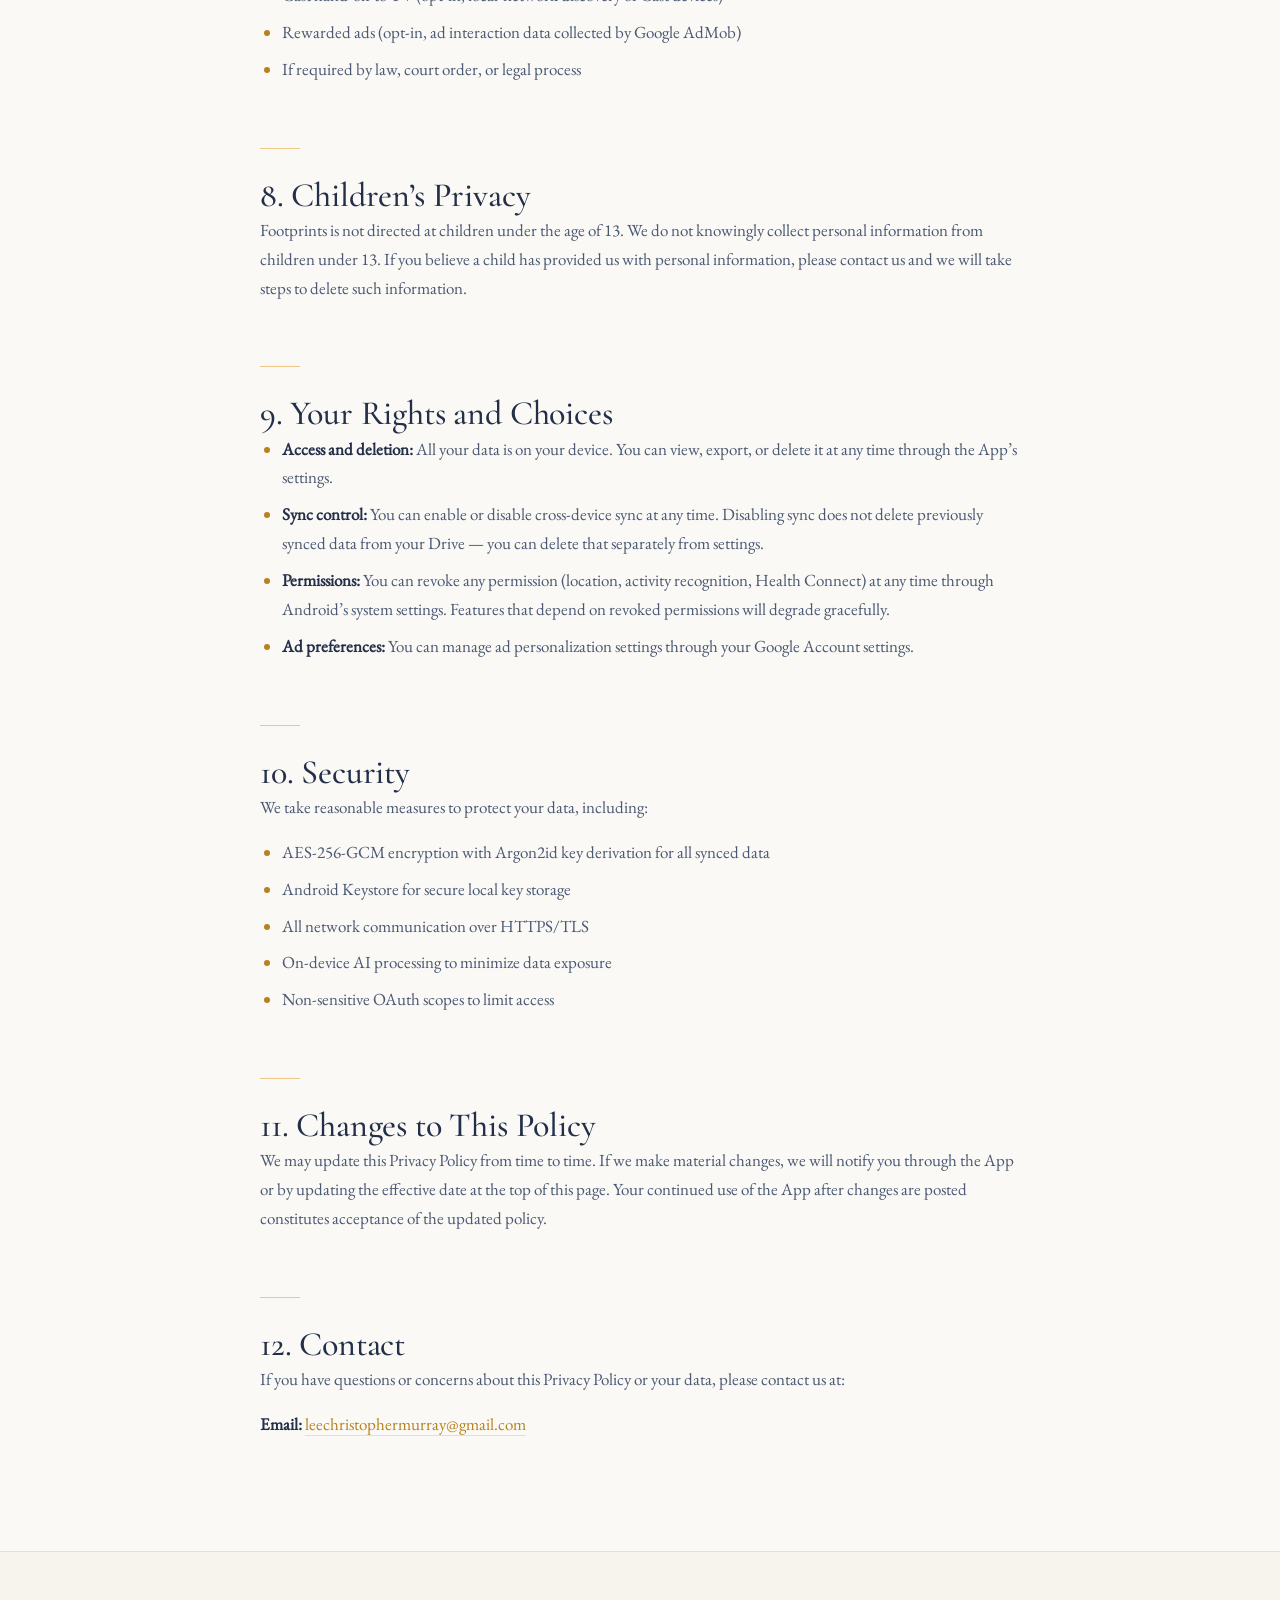
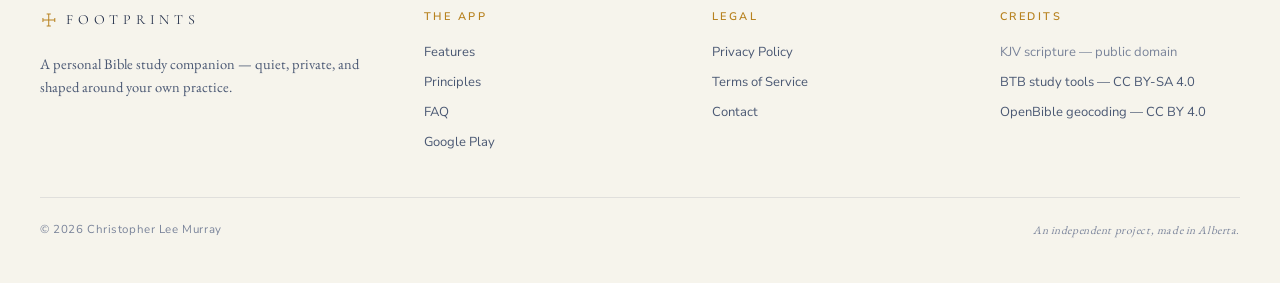
==== commit 948f54e4: "feat(refinement): update copy, media and styling" ====
--- a/docs/privacy-policy.html
+++ b/docs/privacy-policy.html
@@ -1,521 +1,337 @@
-<!DOCTYPE html>
+<!doctype html>
 <html lang="en">
-
 <head>
-    <meta charset="UTF-8">
-    <meta name="viewport" content="width=device-width, initial-scale=1.0">
-    <title>Privacy Policy — Footprints</title>
-    <meta name="description" content="Privacy Policy for Footprints Bible Study App">
-    <link rel="preconnect" href="https://fonts.googleapis.com">
-    <link rel="preconnect" href="https://fonts.gstatic.com" crossorigin>
-    <link
-        href="https://fonts.googleapis.com/css2?family=Cormorant+Garamond:ital,wght@0,400;0,600;0,700;1,400&family=DM+Sans:wght@400;500;600&display=swap"
-        rel="stylesheet">
-    <style>
-        *,
-        *::before,
-        *::after {
-            margin: 0;
-            padding: 0;
-            box-sizing: border-box;
-        }
-
-        :root {
-            --bg: #0A1628;
-            --bg-surface: #0F1F38;
-            --bg-card: #142744;
-            --cyan: #7DD3FC;
-            --cyan-dim: rgba(125, 211, 252, 0.12);
-            --gold: #F6D365;
-            --gold-dim: rgba(246, 211, 101, 0.15);
-            --text-primary: #F0EDE6;
-            --text-secondary: #8B9BB4;
-            --text-muted: #5A6A82;
-            --border: rgba(125, 211, 252, 0.08);
-            --border-glow: rgba(125, 211, 252, 0.15);
-        }
-
-        body {
-            font-family: 'DM Sans', sans-serif;
-            background: var(--bg);
-            color: var(--text-primary);
-            line-height: 1.7;
-        }
-
-        nav {
-            position: fixed;
-            top: 0;
-            width: 100%;
-            padding: 1.2rem 2rem;
-            display: flex;
-            justify-content: space-between;
-            align-items: center;
-            z-index: 100;
-            background: rgba(10, 22, 40, 0.9);
-            backdrop-filter: blur(16px);
-            border-bottom: 1px solid var(--border);
-        }
-
-        .nav-brand {
-            font-family: 'Cormorant Garamond', serif;
-            font-size: 1.5rem;
-            font-weight: 700;
-            color: var(--text-primary);
-            text-decoration: none;
-        }
-
-        .nav-links {
-            display: flex;
-            gap: 2rem;
-        }
-
-        .nav-links a {
-            font-size: 0.88rem;
-            font-weight: 500;
-            color: var(--text-secondary);
-            text-decoration: none;
-            transition: color 0.2s;
-        }
-
-        .nav-links a:hover {
-            color: var(--cyan);
-        }
-
-        .doc-header {
-            padding: 8rem 2rem 3rem;
-            text-align: center;
-            max-width: 720px;
-            margin: 0 auto;
-        }
-
-        .doc-header h1 {
-            font-family: 'Cormorant Garamond', serif;
-            font-size: 2.8rem;
-            font-weight: 700;
-            margin-bottom: 0.5rem;
-        }
-
-        .doc-header .effective {
-            font-size: 0.9rem;
-            color: var(--text-muted);
-        }
-
-        .doc-body {
-            max-width: 720px;
-            margin: 0 auto;
-            padding: 0 2rem 6rem;
-        }
-
-        .doc-body h2 {
-            font-family: 'Cormorant Garamond', serif;
-            font-size: 1.6rem;
-            font-weight: 600;
-            margin-top: 3rem;
-            margin-bottom: 0.8rem;
-            padding-top: 1.5rem;
-            border-top: 1px solid var(--border);
-        }
-
-        .doc-body h2:first-of-type {
-            border-top: none;
-            padding-top: 0;
-        }
-
-        .doc-body h3 {
-            font-size: 1.05rem;
-            font-weight: 600;
-            margin-top: 1.8rem;
-            margin-bottom: 0.5rem;
-        }
-
-        .doc-body p {
-            font-size: 0.95rem;
-            color: var(--text-secondary);
-            margin-bottom: 1rem;
-        }
-
-        .doc-body ul {
-            padding-left: 1.5rem;
-            margin-bottom: 1rem;
-        }
-
-        .doc-body li {
-            font-size: 0.95rem;
-            color: var(--text-secondary);
-            margin-bottom: 0.4rem;
-        }
-
-        .doc-body strong {
-            color: var(--text-primary);
-            font-weight: 600;
-        }
-
-        .doc-body a {
-            color: var(--cyan);
-            text-decoration: none;
-        }
-
-        .doc-body a:hover {
-            text-decoration: underline;
-        }
-
-        .doc-body code {
-            font-size: 0.88rem;
-            background: var(--bg-card);
-            padding: 0.15rem 0.4rem;
-            border-radius: 4px;
-            color: var(--cyan);
-        }
-
-        .callout {
-            background: var(--bg-card);
-            border-left: 3px solid var(--gold);
-            padding: 1.2rem 1.5rem;
-            margin: 1.5rem 0;
-            border-radius: 0 8px 8px 0;
-        }
-
-        .callout p {
-            margin-bottom: 0;
-            font-size: 0.93rem;
-        }
-
-        table {
-            width: 100%;
-            border-collapse: collapse;
-            margin: 1.5rem 0;
-            font-size: 0.9rem;
-        }
-
-        th,
-        td {
-            text-align: left;
-            padding: 0.7rem 1rem;
-            border-bottom: 1px solid var(--border);
-            color: var(--text-secondary);
-        }
-
-        th {
-            color: var(--text-primary);
-            font-weight: 600;
-            background: var(--bg-card);
-        }
-
-        footer {
-            padding: 3rem 2rem;
-            text-align: center;
-            border-top: 1px solid var(--border);
-        }
-
-        .footer-links {
-            display: flex;
-            justify-content: center;
-            gap: 2rem;
-            margin-bottom: 1rem;
-            flex-wrap: wrap;
-        }
-
-        .footer-links a {
-            font-size: 0.85rem;
-            font-weight: 500;
-            color: var(--text-secondary);
-            text-decoration: none;
-        }
-
-        .footer-links a:hover {
-            color: var(--cyan);
-        }
-
-        .footer-copy {
-            font-size: 0.8rem;
-            color: var(--text-muted);
-        }
-
-        @media (max-width: 640px) {
-            .doc-header {
-                padding: 7rem 1.5rem 2rem;
-            }
-
-            .doc-header h1 {
-                font-size: 2.2rem;
-            }
-
-            .doc-body {
-                padding: 0 1.5rem 4rem;
-            }
-
-            table {
-                font-size: 0.82rem;
-            }
-
-            th,
-            td {
-                padding: 0.5rem 0.6rem;
-            }
-        }
-    </style>
+<meta charset="utf-8">
+<meta name="viewport" content="width=device-width, initial-scale=1.0">
+<title>Privacy Policy — Footprints</title>
+<meta name="description" content="Privacy Policy for Footprints — a personal Bible study companion with privacy-first design, on-device AI, and zero-knowledge cross-device sync.">
+<meta name="color-scheme" content="light dark">
+<link rel="icon" type="image/svg+xml" href="assets/favicon.svg">
+<link rel="mask-icon" href="assets/footprints-mark.svg" color="#E3A12F">
+
+<!-- Flash-free theme boot — runs before paint. Reads stored preference, falls back to system. -->
+<script>
+  (function () {
+    var pref;
+    try { pref = localStorage.getItem('fp-theme'); } catch (e) {}
+    if (pref !== 'light' && pref !== 'dark') pref = 'auto';
+    var resolved = pref === 'auto'
+      ? (window.matchMedia('(prefers-color-scheme: dark)').matches ? 'dark' : 'light')
+      : pref;
+    document.documentElement.dataset.theme = resolved;
+    document.documentElement.dataset.themePref = pref;
+  })();
+</script>
+
+<link rel="stylesheet" href="site.css">
 </head>
-
 <body>
 
-    <nav>
-        <a href="./" class="nav-brand">Footprints</a>
-        <div class="nav-links">
-            <a href="./">Home</a>
-            <a href="terms-of-service.html">Terms</a>
-        </div>
-    </nav>
-
-    <div class="doc-header">
-        <h1>Privacy Policy</h1>
-        <p class="effective">Effective date: April 29, 2026</p>
-    </div>
-
-    <div class="doc-body">
-
-        <h2>Introduction</h2>
-        <p>Footprints ("the App") is a personal Bible study and wellness companion developed by Christopher Lee Murray
-            ("we," "us," or "our"). We believe your spiritual life is deeply personal, and we have designed Footprints
-            with privacy as a foundational principle. This Privacy Policy applies to all surfaces Footprints runs on —
-            phones and tablets, Wear OS watches, Android TV, Android Auto, and Android Automotive (AAOS) — and the
-            standalone <em>Footprints Digital</em> watch face. It explains what data the App collects, how it is used,
-            and how it is protected.</p>
-
-        <div class="callout">
-            <p><strong>The short version:</strong> Your data stays on your device by default. AI processing happens
-                on-device. If you opt into cross-device sync, your data is end-to-end encrypted before it ever leaves
-                your phone — not even we can read it.</p>
-        </div>
-
-        <h2>1. Data We Collect</h2>
-
-        <h3>1.1 Data you provide directly</h3>
-        <ul>
-            <li><strong>Study progress:</strong> Which books, chapters, and verses you have read or completed in the KJV
-                Bible.</li>
-            <li><strong>Notes and highlights:</strong> Any annotations, tags, or notes you attach to scripture passages.
-            </li>
-            <li><strong>Journal entries:</strong> Personal reflections you write in the Sacred Reflection journal.</li>
-            <li><strong>Quiz responses:</strong> Answers and scores from the quiz feature.</li>
-            <li><strong>Study schedule preferences:</strong> Frequency, reminder times, and focus themes you configure.
-            </li>
-        </ul>
-
-        <h3>1.2 Data collected through device sensors (with your permission)</h3>
-        <ul>
-            <li><strong>Activity data:</strong> Step count, walk duration, exercise type, and mindfulness session
-                records — written to and read from Android Health Connect with your explicit permission.</li>
-            <li><strong>Location data:</strong> GPS coordinates during Mindful Walks, only if you enable route tracking.
-                Location data is stored locally on your device.</li>
-            <li><strong>Activity recognition:</strong> Motion sensor data used to detect walking and suggest mindful
-                walks. This data is processed on-device and is not stored.</li>
-        </ul>
-
-        <h3>1.3 Account and authentication data</h3>
-        <ul>
-            <li><strong>Google account information:</strong> If you sign in with Google, we receive your name, email
-                address, and profile photo from Google. This is used solely for authentication and to identify your sync
-                account.</li>
-        </ul>
-
-        <h3>1.4 Data collected automatically</h3>
-        <ul>
-            <li><strong>Ad interaction data:</strong> If you choose to watch a rewarded ad (via Google AdMob), AdMob may
-                collect device identifiers, IP address, and ad interaction data in accordance with <a
-                    href="https://policies.google.com/privacy">Google's Privacy Policy</a>.</li>
-            <li><strong>Purchase data:</strong> If you make a contribution via Google Play Billing, Google processes the
-                transaction. We receive confirmation of the purchase but do not receive or store your payment details.
-            </li>
-        </ul>
-
-        <h2>2. How We Use Your Data</h2>
-
-        <table>
-            <thead>
-                <tr>
-                    <th>Data</th>
-                    <th>Purpose</th>
-                    <th>Where processed</th>
-                </tr>
-            </thead>
-            <tbody>
-                <tr>
-                    <td>Study progress & notes</td>
-                    <td>Track your Bible study journey; generate quizzes and study suggestions</td>
-                    <td>On-device only</td>
-                </tr>
-                <tr>
-                    <td>Journal entries</td>
-                    <td>Provide AI-powered biblical context and personal reflections</td>
-                    <td>On-device (Gemini Nano)</td>
-                </tr>
-                <tr>
-                    <td>Health & activity data</td>
-                    <td>Record and display mindful walk metrics; write to Health Connect</td>
-                    <td>On-device only</td>
-                </tr>
-                <tr>
-                    <td>Location (GPS)</td>
-                    <td>Map your walk route (opt-in only)</td>
-                    <td>On-device only</td>
-                </tr>
-                <tr>
-                    <td>Google account info</td>
-                    <td>Authentication and cross-device sync identification</td>
-                    <td>On-device + Google's servers</td>
-                </tr>
-                <tr>
-                    <td>Scripture text-to-speech</td>
-                    <td>Verse-by-verse spoken scripture ("TTS by Verse" mode)</td>
-                    <td>Android system TTS engine, on-device</td>
-                </tr>
-                <tr>
-                    <td>Streamed chapter audio</td>
-                    <td>Natural narration ("Narration by Chapter" mode and in-car / on-watch playback)</td>
-                    <td>Streamed from Cloudflare R2; cached locally</td>
-                </tr>
-                <tr>
-                    <td>AI Confidant model files</td>
-                    <td>Downloaded once for on-device AI inference</td>
-                    <td>Fetched from Cloudflare R2; runs on-device</td>
-                </tr>
-                <tr>
-                    <td>Phone ↔ watch state</td>
-                    <td>Mirror current chapter / playback to the wrist; surface complications + tile</td>
-                    <td>Wearable Data Layer (paired-device link)</td>
-                </tr>
-                <tr>
-                    <td>Cast control to TV</td>
-                    <td>"Play this chapter on TV" hand-off when a Cast device is selected</td>
-                    <td>Google Cast SDK (local network)</td>
-                </tr>
-            </tbody>
-        </table>
-
-        <h2>3. On-Device AI Processing</h2>
-        <p>Footprints uses on-device AI (Google's Gemini Nano via the ML Kit and AI Core APIs) for features such as
-            study suggestions, journal reflections, scripture resonance, and quiz generation. All AI inference runs
-            locally on your device. Your journal entries, study data, and personal notes are <strong>never sent to
-                external AI servers</strong>.</p>
-        <p>If your device does not support on-device AI, these features gracefully degrade to curated, static content —
-            they do not fall back to cloud AI processing.</p>
-
-        <h2>4. Cross-Device Sync and Encryption</h2>
-        <p>If you choose to enable cross-device sync, Footprints stores your data in a hidden application-specific
-            folder within your personal Google Drive account (<code>appDataFolder</code>). This folder is invisible in
-            your Drive interface and inaccessible to other applications.</p>
-
-        <div class="callout">
-            <p><strong>End-to-end encryption:</strong> Before any data leaves your device, it is encrypted using
-                AES-256-GCM with a key derived from a passphrase you create (via Argon2id key derivation). We never see,
-                store, or transmit your passphrase or encryption key. This is zero-knowledge encryption — not even
-                Google can read your synced data.</p>
-        </div>
-
-        <p>The Google Drive OAuth scope used is <code>drive.appdata</code>, which is classified as non-sensitive by
-            Google and grants access <strong>only</strong> to the hidden app-specific folder — not to your other Drive
-            files.</p>
-        <p>If you forget your passphrase, your synced data cannot be recovered. This is by design.</p>
-
-        <h2>5. Third-Party Services</h2>
-        <p>Footprints integrates with the following third-party services:</p>
-        <ul>
-            <li><strong>Google Sign-In:</strong> For authentication. Subject to <a
-                    href="https://policies.google.com/privacy">Google's Privacy Policy</a>.</li>
-            <li><strong>Google Drive API:</strong> For optional cross-device sync (<code>appDataFolder</code> scope
-                only).</li>
-            <li><strong>Google Play Billing:</strong> For processing optional contributions. Google processes payments;
-                we do not receive your financial details.</li>
-            <li><strong>Google AdMob:</strong> For optional rewarded video ads. AdMob collects device and ad interaction
-                data per Google's policies. You are never required to watch ads — this is always a choice.</li>
-            <li><strong>Android Health Connect:</strong> For reading and writing exercise and mindfulness session data.
-                All Health Connect data remains on-device unless you configure Health Connect to sync elsewhere
-                independently.</li>
-            <li><strong>Cloudflare R2 (object storage):</strong> Hosts the public-domain KJV narration audio and the
-                AI Confidant model files. Your device fetches these as static assets over HTTPS — no account, no
-                credentials, no personal data is sent. Cloudflare's edge servers see your IP address and the URL of the
-                file you request, as is standard for any web download. Audio is cached locally so repeat playback is
-                offline. Subject to <a href="https://www.cloudflare.com/privacypolicy/">Cloudflare's Privacy
-                    Policy</a>.</li>
-            <li><strong>Android system TTS:</strong> Verse-by-verse spoken scripture uses the on-device TTS engine
-                provided by Android (typically Google Speech Services or the manufacturer's). No scripture text leaves
-                your device for this feature; the system engine renders speech locally.</li>
-            <li><strong>Google Play Services — Wearable Data Layer:</strong> Synchronises playback state and the daily
-                verse between a paired phone and watch. The link is between your two devices; nothing is stored on
-                Google's servers as part of this exchange beyond what Google Play Services itself transports.</li>
-            <li><strong>Google Cast SDK:</strong> Discovers Cast-enabled TVs on your local network so you can hand off
-                a chapter from your phone to your TV. Cast discovery is local-network only; no scripture content is
-                sent through Google's servers.</li>
-        </ul>
-
-        <h2>6. Data Storage and Retention</h2>
-        <p>All Footprints data is stored locally on your device using an SQLite database and Android DataStore. Data
-            persists until you choose to delete it or uninstall the App.</p>
-        <p>If you enable cross-device sync, encrypted copies of your data are stored in your Google Drive appDataFolder
-            and count toward your personal Google Drive storage quota. You can disable sync or delete synced data at any
-            time from the App's settings.</p>
-
-        <h2>7. Data Sharing</h2>
-        <p><strong>We do not sell, rent, or share your personal data with any third parties.</strong></p>
-        <p>The only circumstances under which your data leaves your device are:</p>
-        <ul>
-            <li>Cross-device sync (opt-in, end-to-end encrypted, stored in your own Google Drive)</li>
-            <li>Audio narration streaming and AI Confidant model downloads (a request to Cloudflare R2 for a static
-                asset; no personal data is sent — only the file URL and your IP)</li>
-            <li>Phone↔watch state mirroring (opt-in, between your own paired devices via the Wearable Data Layer)</li>
-            <li>Cast hand-off to TV (opt-in, local-network discovery of Cast devices)</li>
-            <li>Rewarded ads (opt-in, ad interaction data collected by Google AdMob)</li>
-            <li>If required by law, court order, or legal process</li>
-        </ul>
-
-        <h2>8. Children's Privacy</h2>
-        <p>Footprints is not directed at children under the age of 13. We do not knowingly collect personal information
-            from children under 13. If you believe a child has provided us with personal information, please contact us
-            and we will take steps to delete such information.</p>
-
-        <h2>9. Your Rights and Choices</h2>
-        <ul>
-            <li><strong>Access and deletion:</strong> All your data is on your device. You can view, export, or delete
-                it at any time through the App's settings.</li>
-            <li><strong>Sync control:</strong> You can enable or disable cross-device sync at any time. Disabling sync
-                does not delete previously synced data from your Drive — you can delete that separately from settings.
-            </li>
-            <li><strong>Permissions:</strong> You can revoke any permission (location, activity recognition, Health
-                Connect) at any time through Android's system settings. Features that depend on revoked permissions will
-                degrade gracefully.</li>
-            <li><strong>Ad preferences:</strong> You can manage ad personalization settings through your Google Account
-                settings.</li>
-        </ul>
-
-        <h2>10. Security</h2>
-        <p>We take reasonable measures to protect your data, including:</p>
-        <ul>
-            <li>AES-256-GCM encryption with Argon2id key derivation for all synced data</li>
-            <li>Android Keystore for secure local key storage</li>
-            <li>All network communication over HTTPS/TLS</li>
-            <li>On-device AI processing to minimize data exposure</li>
-            <li>Non-sensitive OAuth scopes to limit access</li>
-        </ul>
-
-        <h2>11. Changes to This Policy</h2>
-        <p>We may update this Privacy Policy from time to time. If we make material changes, we will notify you through
-            the App or by updating the effective date at the top of this page. Your continued use of the App after
-            changes are posted constitutes acceptance of the updated policy.</p>
-
-        <h2>12. Contact</h2>
-        <p>If you have questions or concerns about this Privacy Policy or your data, please contact us at:</p>
-        <p><strong>Email:</strong> leechristophermurray@gmail.com</p>
-
-    </div>
-
-    <footer>
-        <div class="footer-links">
-            <a href="./">Home</a>
-            <a href="terms-of-service.html">Terms of Service</a>
-        </div>
-        <p class="footer-copy">&copy; 2026 Christopher Lee Murray. All rights reserved.</p>
-    </footer>
+<!-- NAV -->
+<nav class="site-nav">
+  <a href="./" class="brand">
+    <svg class="cross fp-mark" viewBox="0 0 512 512" fill="currentColor" aria-hidden="true"><path d="M189.944 438V409.84H234.488V269.04H97.272V313.584H69.112V196.336H97.272V240.88H234.488V100.592H189.944V72.432H307.192V100.592H262.648V240.88H406.52V196.336H434.68V313.584H406.52V269.04H262.648V409.84H307.192V438H189.944Z"/></svg>
+    <span class="mark">Footprints</span>
+  </a>
+  <div class="links">
+    <a href="./">Home</a>
+    <a href="./#features">Features</a>
+    <a href="./#faq">FAQ</a>
+    <a href="terms-of-service.html">Terms</a>
+    <a href="https://play.google.com/store/apps/details?id=com.cntr.footprints" target="_blank" rel="noopener" class="cta">Get the app</a>
+    <button type="button" id="theme-toggle" class="theme-toggle" aria-label="Theme: follow system" title="Theme: follow system">
+      <svg class="ic ic-auto" viewBox="0 0 24 24" fill="none" stroke="currentColor" stroke-width="1.75" stroke-linecap="round" stroke-linejoin="round" aria-hidden="true">
+        <circle cx="12" cy="12" r="8"></circle>
+        <path d="M12 4a8 8 0 0 0 0 16z" fill="currentColor" stroke="none"></path>
+      </svg>
+      <svg class="ic ic-light" viewBox="0 0 24 24" fill="none" stroke="currentColor" stroke-width="1.75" stroke-linecap="round" stroke-linejoin="round" aria-hidden="true">
+        <circle cx="12" cy="12" r="4"></circle>
+        <path d="M12 2v2M12 20v2M4.93 4.93l1.41 1.41M17.66 17.66l1.41 1.41M2 12h2M20 12h2M4.93 19.07l1.41-1.41M17.66 6.34l1.41-1.41"></path>
+      </svg>
+      <svg class="ic ic-dark" viewBox="0 0 24 24" fill="none" stroke="currentColor" stroke-width="1.75" stroke-linecap="round" stroke-linejoin="round" aria-hidden="true">
+        <path d="M21 12.79A9 9 0 1 1 11.21 3a7 7 0 0 0 9.79 9.79z"></path>
+      </svg>
+    </button>
+  </div>
+</nav>
+
+<main class="doc-page">
+  <header class="doc-header">
+    <div class="opening"><span class="eyebrow">Trust &amp; data</span></div>
+    <h1>Privacy <em>policy</em>.</h1>
+    <p class="effective">Effective date · April 29, 2026</p>
+  </header>
+
+  <article class="doc-body">
+
+    <h2>Introduction</h2>
+    <p>Footprints (&ldquo;the App&rdquo;) is a personal Bible study and wellness companion developed by Christopher Lee Murray (&ldquo;we,&rdquo; &ldquo;us,&rdquo; or &ldquo;our&rdquo;). We believe your spiritual life is deeply personal, and we have designed Footprints with privacy as a foundational principle. This Privacy Policy applies to all surfaces Footprints runs on &mdash; phones and tablets, Wear OS watches, Android TV, Android Auto, and Android Automotive (AAOS) &mdash; and the standalone <em>Footprints Digital</em> watch face. It explains what data the App collects, how it is used, and how it is protected.</p>
+
+    <div class="callout">
+      <p><strong>The short version:</strong> Your data stays on your device by default. AI processing happens on-device. If you opt into cross-device sync, your data is end-to-end encrypted before it ever leaves your phone &mdash; not even we can read it.</p>
+    </div>
+
+    <h2>1. Data We Collect</h2>
+
+    <h3>1.1 Data you provide directly</h3>
+    <ul>
+      <li><strong>Study progress:</strong> Which books, chapters, and verses you have read or completed in the KJV Bible.</li>
+      <li><strong>Notes and highlights:</strong> Any annotations, tags, or notes you attach to scripture passages.</li>
+      <li><strong>Journal entries:</strong> Personal reflections you write in the Sacred Reflection journal.</li>
+      <li><strong>Quiz responses:</strong> Answers and scores from the quiz feature.</li>
+      <li><strong>Study schedule preferences:</strong> Frequency, reminder times, and focus themes you configure.</li>
+    </ul>
+
+    <h3>1.2 Data collected through device sensors (with your permission)</h3>
+    <ul>
+      <li><strong>Activity data:</strong> Step count, walk duration, exercise type, and mindfulness session records &mdash; written to and read from Android Health Connect with your explicit permission.</li>
+      <li><strong>Location data:</strong> GPS coordinates during Mindful Walks, only if you enable route tracking. Location data is stored locally on your device.</li>
+      <li><strong>Activity recognition:</strong> Motion sensor data used to detect walking and suggest mindful walks. This data is processed on-device and is not stored.</li>
+    </ul>
+
+    <h3>1.3 Account and authentication data</h3>
+    <ul>
+      <li><strong>Google account information:</strong> If you sign in with Google, we receive your name, email address, and profile photo from Google. This is used solely for authentication and to identify your sync account.</li>
+    </ul>
+
+    <h3>1.4 Data collected automatically</h3>
+    <ul>
+      <li><strong>Ad interaction data:</strong> If you choose to watch a rewarded ad (via Google AdMob), AdMob may collect device identifiers, IP address, and ad interaction data in accordance with <a href="https://policies.google.com/privacy">Google&rsquo;s Privacy Policy</a>.</li>
+      <li><strong>Purchase data:</strong> If you make a contribution via Google Play Billing, Google processes the transaction. We receive confirmation of the purchase but do not receive or store your payment details.</li>
+    </ul>
+
+    <h2>2. How We Use Your Data</h2>
+
+    <table>
+      <thead>
+        <tr>
+          <th>Data</th>
+          <th>Purpose</th>
+          <th>Where processed</th>
+        </tr>
+      </thead>
+      <tbody>
+        <tr>
+          <td>Study progress &amp; notes</td>
+          <td>Track your Bible study journey; generate quizzes and study suggestions</td>
+          <td>On-device only</td>
+        </tr>
+        <tr>
+          <td>Journal entries</td>
+          <td>Provide AI-powered biblical context and personal reflections</td>
+          <td>On-device (Gemini Nano)</td>
+        </tr>
+        <tr>
+          <td>Health &amp; activity data</td>
+          <td>Record and display mindful walk metrics; write to Health Connect</td>
+          <td>On-device only</td>
+        </tr>
+        <tr>
+          <td>Location (GPS)</td>
+          <td>Map your walk route (opt-in only)</td>
+          <td>On-device only</td>
+        </tr>
+        <tr>
+          <td>Google account info</td>
+          <td>Authentication and cross-device sync identification</td>
+          <td>On-device + Google&rsquo;s servers</td>
+        </tr>
+        <tr>
+          <td>Scripture text-to-speech</td>
+          <td>Verse-by-verse spoken scripture (&ldquo;TTS by Verse&rdquo; mode)</td>
+          <td>Android system TTS engine, on-device</td>
+        </tr>
+        <tr>
+          <td>Streamed chapter audio</td>
+          <td>Natural narration (&ldquo;Narration by Chapter&rdquo; mode and in-car / on-watch playback)</td>
+          <td>Streamed from Cloudflare R2; cached locally</td>
+        </tr>
+        <tr>
+          <td>AI Confidant model files</td>
+          <td>Downloaded once for on-device AI inference</td>
+          <td>Fetched from Cloudflare R2; runs on-device</td>
+        </tr>
+        <tr>
+          <td>Phone &harr; watch state</td>
+          <td>Mirror current chapter / playback to the wrist; surface complications + tile</td>
+          <td>Wearable Data Layer (paired-device link)</td>
+        </tr>
+        <tr>
+          <td>Cast control to TV</td>
+          <td>&ldquo;Play this chapter on TV&rdquo; hand-off when a Cast device is selected</td>
+          <td>Google Cast SDK (local network)</td>
+        </tr>
+      </tbody>
+    </table>
+
+    <h2>3. On-Device AI Processing</h2>
+    <p>Footprints uses on-device AI (Google&rsquo;s Gemini Nano via the ML Kit and AI Core APIs) for features such as study suggestions, journal reflections, scripture resonance, and quiz generation. All AI inference runs locally on your device. Your journal entries, study data, and personal notes are <strong>never sent to external AI servers</strong>.</p>
+    <p>If your device does not support on-device AI, these features gracefully degrade to curated, static content &mdash; they do not fall back to cloud AI processing.</p>
+
+    <h2>4. Cross-Device Sync and Encryption</h2>
+    <p>If you choose to enable cross-device sync, Footprints stores your data in a hidden application-specific folder within your personal Google Drive account (<code>appDataFolder</code>). This folder is invisible in your Drive interface and inaccessible to other applications.</p>
+
+    <div class="callout">
+      <p><strong>End-to-end encryption:</strong> Before any data leaves your device, it is encrypted using AES-256-GCM with a key derived from a passphrase you create (via Argon2id key derivation). We never see, store, or transmit your passphrase or encryption key. This is zero-knowledge encryption &mdash; not even Google can read your synced data.</p>
+    </div>
+
+    <p>The Google Drive OAuth scope used is <code>drive.appdata</code>, which is classified as non-sensitive by Google and grants access <strong>only</strong> to the hidden app-specific folder &mdash; not to your other Drive files.</p>
+    <p>If you forget your passphrase, your synced data cannot be recovered. This is by design.</p>
+
+    <h2>5. Third-Party Services</h2>
+    <p>Footprints integrates with the following third-party services:</p>
+    <ul>
+      <li><strong>Google Sign-In:</strong> For authentication. Subject to <a href="https://policies.google.com/privacy">Google&rsquo;s Privacy Policy</a>.</li>
+      <li><strong>Google Drive API:</strong> For optional cross-device sync (<code>appDataFolder</code> scope only).</li>
+      <li><strong>Google Play Billing:</strong> For processing optional contributions. Google processes payments; we do not receive your financial details.</li>
+      <li><strong>Google AdMob:</strong> For optional rewarded video ads. AdMob collects device and ad interaction data per Google&rsquo;s policies. You are never required to watch ads &mdash; this is always a choice.</li>
+      <li><strong>Android Health Connect:</strong> For reading and writing exercise and mindfulness session data. All Health Connect data remains on-device unless you configure Health Connect to sync elsewhere independently.</li>
+      <li><strong>Cloudflare R2 (object storage):</strong> Hosts the public-domain KJV narration audio and the AI Confidant model files. Your device fetches these as static assets over HTTPS &mdash; no account, no credentials, no personal data is sent. Cloudflare&rsquo;s edge servers see your IP address and the URL of the file you request, as is standard for any web download. Audio is cached locally so repeat playback is offline. Subject to <a href="https://www.cloudflare.com/privacypolicy/">Cloudflare&rsquo;s Privacy Policy</a>.</li>
+      <li><strong>Android system TTS:</strong> Verse-by-verse spoken scripture uses the on-device TTS engine provided by Android (typically Google Speech Services or the manufacturer&rsquo;s). No scripture text leaves your device for this feature; the system engine renders speech locally.</li>
+      <li><strong>Google Play Services &mdash; Wearable Data Layer:</strong> Synchronises playback state and the daily verse between a paired phone and watch. The link is between your two devices; nothing is stored on Google&rsquo;s servers as part of this exchange beyond what Google Play Services itself transports.</li>
+      <li><strong>Google Cast SDK:</strong> Discovers Cast-enabled TVs on your local network so you can hand off a chapter from your phone to your TV. Cast discovery is local-network only; no scripture content is sent through Google&rsquo;s servers.</li>
+    </ul>
+
+    <h2>6. Data Storage and Retention</h2>
+    <p>All Footprints data is stored locally on your device using an SQLite database and Android DataStore. Data persists until you choose to delete it or uninstall the App.</p>
+    <p>If you enable cross-device sync, encrypted copies of your data are stored in your Google Drive appDataFolder and count toward your personal Google Drive storage quota. You can disable sync or delete synced data at any time from the App&rsquo;s settings.</p>
+
+    <h2>7. Data Sharing</h2>
+    <p><strong>We do not sell, rent, or share your personal data with any third parties.</strong></p>
+    <p>The only circumstances under which your data leaves your device are:</p>
+    <ul>
+      <li>Cross-device sync (opt-in, end-to-end encrypted, stored in your own Google Drive)</li>
+      <li>Audio narration streaming and AI Confidant model downloads (a request to Cloudflare R2 for a static asset; no personal data is sent &mdash; only the file URL and your IP)</li>
+      <li>Phone&harr;watch state mirroring (opt-in, between your own paired devices via the Wearable Data Layer)</li>
+      <li>Cast hand-off to TV (opt-in, local-network discovery of Cast devices)</li>
+      <li>Rewarded ads (opt-in, ad interaction data collected by Google AdMob)</li>
+      <li>If required by law, court order, or legal process</li>
+    </ul>
+
+    <h2>8. Children&rsquo;s Privacy</h2>
+    <p>Footprints is not directed at children under the age of 13. We do not knowingly collect personal information from children under 13. If you believe a child has provided us with personal information, please contact us and we will take steps to delete such information.</p>
+
+    <h2>9. Your Rights and Choices</h2>
+    <ul>
+      <li><strong>Access and deletion:</strong> All your data is on your device. You can view, export, or delete it at any time through the App&rsquo;s settings.</li>
+      <li><strong>Sync control:</strong> You can enable or disable cross-device sync at any time. Disabling sync does not delete previously synced data from your Drive &mdash; you can delete that separately from settings.</li>
+      <li><strong>Permissions:</strong> You can revoke any permission (location, activity recognition, Health Connect) at any time through Android&rsquo;s system settings. Features that depend on revoked permissions will degrade gracefully.</li>
+      <li><strong>Ad preferences:</strong> You can manage ad personalization settings through your Google Account settings.</li>
+    </ul>
+
+    <h2>10. Security</h2>
+    <p>We take reasonable measures to protect your data, including:</p>
+    <ul>
+      <li>AES-256-GCM encryption with Argon2id key derivation for all synced data</li>
+      <li>Android Keystore for secure local key storage</li>
+      <li>All network communication over HTTPS/TLS</li>
+      <li>On-device AI processing to minimize data exposure</li>
+      <li>Non-sensitive OAuth scopes to limit access</li>
+    </ul>
+
+    <h2>11. Changes to This Policy</h2>
+    <p>We may update this Privacy Policy from time to time. If we make material changes, we will notify you through the App or by updating the effective date at the top of this page. Your continued use of the App after changes are posted constitutes acceptance of the updated policy.</p>
+
+    <h2>12. Contact</h2>
+    <p>If you have questions or concerns about this Privacy Policy or your data, please contact us at:</p>
+    <p><strong>Email:</strong> <a href="mailto:leechristophermurray@gmail.com">leechristophermurray@gmail.com</a></p>
+
+  </article>
+</main>
+
+<!-- FOOTER -->
+<footer class="site-foot">
+  <div class="wrap">
+    <div class="brand-block">
+      <span class="brand-row">
+        <svg class="cross fp-mark" viewBox="0 0 512 512" fill="currentColor" aria-hidden="true"><path d="M189.944 438V409.84H234.488V269.04H97.272V313.584H69.112V196.336H97.272V240.88H234.488V100.592H189.944V72.432H307.192V100.592H262.648V240.88H406.52V196.336H434.68V313.584H406.52V269.04H262.648V409.84H307.192V438H189.944Z"/></svg>
+        <span class="mark">Footprints</span>
+      </span>
+      <p>A personal Bible study companion &mdash; quiet, private, and shaped around your own practice.</p>
+    </div>
+    <div class="col">
+      <h4>The app</h4>
+      <a href="./#features">Features</a>
+      <a href="./#principles">Principles</a>
+      <a href="./#faq">FAQ</a>
+      <a href="https://play.google.com/store/apps/details?id=com.cntr.footprints" target="_blank" rel="noopener">Google Play</a>
+    </div>
+    <div class="col">
+      <h4>Legal</h4>
+      <a href="privacy-policy.html">Privacy Policy</a>
+      <a href="terms-of-service.html">Terms of Service</a>
+      <a href="mailto:leechristophermurray@gmail.com">Contact</a>
+    </div>
+    <div class="col">
+      <h4>Credits</h4>
+      <span class="static">KJV scripture &mdash; public domain</span>
+      <a href="https://github.com/revjude/BTB" target="_blank" rel="noopener">BTB study tools &mdash; CC BY-SA 4.0</a>
+      <a href="https://www.openbible.info/geo/" target="_blank" rel="noopener">OpenBible geocoding &mdash; CC BY 4.0</a>
+    </div>
+  </div>
+  <div class="site-foot-bottom">
+    <span>&copy; 2026 Christopher Lee Murray</span>
+    <span class="made">An independent project, made in Alberta.</span>
+  </div>
+</footer>
+
+<script>
+  (function () {
+    var root = document.documentElement;
+    var btn = document.getElementById('theme-toggle');
+    var media = window.matchMedia('(prefers-color-scheme: dark)');
+
+    var LABELS = {
+      auto:  'Theme: follow system (click to switch to light)',
+      light: 'Theme: light (click to switch to dark)',
+      dark:  'Theme: dark (click to follow system)'
+    };
+    var NEXT = { auto: 'light', light: 'dark', dark: 'auto' };
+
+    function readPref() {
+      try {
+        var v = localStorage.getItem('fp-theme');
+        return v === 'light' || v === 'dark' ? v : 'auto';
+      } catch (e) { return 'auto'; }
+    }
+    function writePref(pref) {
+      try {
+        if (pref === 'auto') localStorage.removeItem('fp-theme');
+        else localStorage.setItem('fp-theme', pref);
+      } catch (e) {}
+    }
+    function resolve(pref) {
+      return pref === 'auto' ? (media.matches ? 'dark' : 'light') : pref;
+    }
+    function apply(pref) {
+      root.dataset.themePref = pref;
+      root.dataset.theme = resolve(pref);
+      if (btn) {
+        btn.setAttribute('aria-label', LABELS[pref]);
+        btn.setAttribute('title', LABELS[pref]);
+      }
+    }
+
+    apply(readPref());
+
+    if (btn) {
+      btn.addEventListener('click', function () {
+        var next = NEXT[readPref()];
+        writePref(next);
+        apply(next);
+      });
+    }
+
+    var onMediaChange = function () {
+      if (readPref() === 'auto') apply('auto');
+    };
+    if (typeof media.addEventListener === 'function') {
+      media.addEventListener('change', onMediaChange);
+    } else if (typeof media.addListener === 'function') {
+      media.addListener(onMediaChange);
+    }
+  })();
+</script>
 
 </body>
-
-</html>+</html>
--- a/docs/site.css
+++ b/docs/site.css
@@ -0,0 +1,793 @@
+/* ==========================================================================
+   Footprints — Site styles
+   Warm parchment-and-gold direction, dark navy page.
+   ========================================================================== */
+
+/* ---------- Fonts ---------- */
+@font-face {
+  font-family: 'Cormorant Garamond';
+  src: url('fonts/cormorant-garamond-400.woff2') format('woff2');
+  font-weight: 400; font-style: normal; font-display: swap;
+}
+@font-face {
+  font-family: 'Cormorant Garamond';
+  src: url('fonts/cormorant-garamond-500.woff2') format('woff2');
+  font-weight: 500; font-style: normal; font-display: swap;
+}
+@font-face {
+  font-family: 'Cormorant Garamond';
+  src: url('fonts/cormorant-garamond-600.woff2') format('woff2');
+  font-weight: 600; font-style: normal; font-display: swap;
+}
+@font-face {
+  font-family: 'EB Garamond';
+  src: url('fonts/eb-garamond-400.woff2') format('woff2');
+  font-weight: 400; font-style: normal; font-display: swap;
+}
+@font-face {
+  font-family: 'Nunito Sans';
+  src: url('fonts/nunito-sans-400.woff2') format('woff2');
+  font-weight: 400; font-style: normal; font-display: swap;
+}
+@font-face {
+  font-family: 'Nunito Sans';
+  src: url('fonts/nunito-sans-600.woff2') format('woff2');
+  font-weight: 600; font-style: normal; font-display: swap;
+}
+
+/* ---------- Tokens ---------- */
+:root {
+  --fp-navy:     #232F49;
+  --fp-navy-2:   #2A3856;
+  --fp-cream:    #FAF9F5;
+  --fp-gold:     #E3A12F;
+  --fp-sand:     #D4BA97;
+  --fp-mulberry: #69464F;
+
+  --bg:          #1B243A;
+  --bg-2:        #232F49;
+  --bg-3:        #2C3A56;
+  --fg:          #FAF9F5;
+  --fg-muted:    rgba(250,249,245,.66);
+  --fg-subtle:   rgba(250,249,245,.45);
+  --border:      rgba(250,249,245,.08);
+  --border-2:    rgba(250,249,245,.14);
+  --border-gold: rgba(227,161,47,.35);
+
+  --font-display: 'Cormorant Garamond', 'Georgia', serif;
+  --font-body:    'EB Garamond', 'Georgia', serif;
+  --font-ui:      'Nunito Sans', 'Helvetica Neue', system-ui, sans-serif;
+
+  --max:         1200px;
+  --max-read:    760px;
+}
+
+/* ---------- Reset ---------- */
+*, *::before, *::after { margin: 0; padding: 0; box-sizing: border-box; }
+
+html { scroll-behavior: smooth; }
+body {
+  font-family: var(--font-body);
+  font-size: 17px;
+  line-height: 1.7;
+  background: var(--bg);
+  color: var(--fg);
+  -webkit-font-smoothing: antialiased;
+  -moz-osx-font-smoothing: grayscale;
+  overflow-x: hidden;
+}
+
+body::before {
+  content: '';
+  position: fixed;
+  inset: 0;
+  pointer-events: none;
+  z-index: 9999;
+  background-image: url("data:image/svg+xml;utf8,<svg viewBox='0 0 256 256' xmlns='http://www.w3.org/2000/svg'><filter id='n'><feTurbulence type='fractalNoise' baseFrequency='0.85' numOctaves='4' stitchTiles='stitch'/></filter><rect width='100%25' height='100%25' filter='url(%23n)' opacity='0.04'/></svg>");
+  mix-blend-mode: overlay;
+}
+
+body::after {
+  content: '';
+  position: fixed;
+  inset: 0;
+  pointer-events: none;
+  z-index: -1;
+  background:
+    radial-gradient(ellipse 900px 700px at 18% -8%, rgba(227,161,47,.10), transparent 60%),
+    radial-gradient(ellipse 700px 600px at 92% 92%, rgba(105,70,79,.22), transparent 65%);
+}
+
+/* ============================================================
+   LIGHT MODE OVERRIDES
+   Parchment #FAF9F5 page, navy #232F49 ink, gold #E3A12F accent.
+   ============================================================ */
+:root[data-theme="light"] {
+  --fp-navy:     #232F49;
+  --fp-navy-2:   #2A3856;
+  --fp-cream:    #FAF9F5;
+  --fp-gold:     #B7811E;
+  --fp-gold-bg:  #E3A12F;
+  --fp-sand:     #D4BA97;
+  --fp-mulberry: #69464F;
+
+  --bg:          #FAF9F5;
+  --bg-2:        #F3F0E6;
+  --bg-3:        #EAE4D2;
+  --fg:          #232F49;
+  --fg-muted:    #4A5873;
+  --fg-subtle:   #7A849A;
+  --border:      rgba(35,47,73,.10);
+  --border-2:    rgba(35,47,73,.18);
+  --border-gold: rgba(183,129,30,.40);
+}
+:root[data-theme="light"] body::before {
+  mix-blend-mode: multiply;
+}
+:root[data-theme="light"] body::after {
+  background:
+    radial-gradient(ellipse 900px 700px at 18% -8%, rgba(227,161,47,.16), transparent 60%),
+    radial-gradient(ellipse 700px 600px at 92% 92%, rgba(212,186,151,.32), transparent 65%);
+}
+
+:root[data-theme="light"] .site-nav {
+  background: rgba(250,249,245,.78);
+  border-bottom: 1px solid var(--border);
+}
+:root[data-theme="light"] .site-nav .links a.cta {
+  background: rgba(227,161,47,.10);
+}
+:root[data-theme="light"] .site-foot {
+  background: rgba(243,240,230,.6);
+}
+
+:root[data-theme="light"] .btn-primary {
+  background: var(--fp-gold-bg);
+  color: var(--fp-navy);
+  box-shadow: 0 0 0 1px rgba(227,161,47,.45), 0 6px 22px rgba(227,161,47,.22);
+}
+:root[data-theme="light"] .btn-primary:hover {
+  background: #D89225;
+  box-shadow: 0 0 0 1px rgba(216,146,37,.55), 0 8px 28px rgba(216,146,37,.30);
+}
+:root[data-theme="light"] .btn-ghost {
+  color: var(--fp-navy);
+}
+:root[data-theme="light"] .btn-ghost:hover {
+  color: var(--fp-gold);
+  border-color: var(--fp-gold);
+}
+
+:root[data-theme="light"] .hero .verse {
+  background: linear-gradient(90deg, rgba(227,161,47,.12), transparent 80%);
+}
+
+:root[data-theme="light"] .features .grid {
+  background: var(--border);
+  border-color: var(--border);
+  box-shadow: 0 1px 0 rgba(255,255,255,.6) inset;
+}
+:root[data-theme="light"] .features .card {
+  background: rgba(255,255,255,.45);
+}
+:root[data-theme="light"] .features .card:hover {
+  background: rgba(255,255,255,.85);
+}
+:root[data-theme="light"] .features .card .tag {
+  border-top-color: rgba(183,129,30,.28);
+}
+
+:root[data-theme="light"] .principles .chips span {
+  background: rgba(255,255,255,.55);
+  border-color: var(--border-2);
+  color: var(--fg);
+}
+:root[data-theme="light"] .principles .promise {
+  background: linear-gradient(180deg, rgba(255,255,255,.65), rgba(255,255,255,.35));
+  border-color: var(--border);
+}
+:root[data-theme="light"] .principles .promise::before {
+  background: var(--bg);
+}
+
+:root[data-theme="light"] .cta-band::before {
+  background: radial-gradient(ellipse at center, rgba(227,161,47,.22), transparent 65%);
+}
+
+/* Smooth-but-quick theme crossfade */
+:root, body, .site-nav, .site-foot,
+.features .card, .features .grid,
+.principles .promise, .principles .chips span,
+.btn, .theme-toggle {
+  transition: background-color .35s ease, color .35s ease, border-color .35s ease;
+}
+
+::selection { background: rgba(227,161,47,.35); color: inherit; }
+
+a { color: inherit; text-decoration: none; }
+
+/* ---------- Type primitives ---------- */
+.eyebrow {
+  font-family: var(--font-ui);
+  font-size: 11px;
+  font-weight: 700;
+  letter-spacing: .22em;
+  text-transform: uppercase;
+  color: var(--fp-gold);
+}
+.eyebrow-mute {
+  font-family: var(--font-ui);
+  font-size: 11px;
+  font-weight: 700;
+  letter-spacing: .22em;
+  text-transform: uppercase;
+  color: var(--fg-subtle);
+}
+.ref {
+  font-family: var(--font-ui);
+  font-size: 11.5px;
+  font-weight: 700;
+  letter-spacing: .16em;
+  text-transform: uppercase;
+  color: var(--fp-gold);
+}
+.italic-gold {
+  font-style: italic;
+  color: var(--fp-gold);
+  font-weight: 400;
+}
+
+/* ---------- Navigation ---------- */
+.site-nav {
+  position: fixed;
+  top: 0; left: 0; right: 0;
+  z-index: 100;
+  display: flex;
+  align-items: center;
+  justify-content: space-between;
+  padding: 18px 32px;
+  background: rgba(27,36,58,.75);
+  backdrop-filter: blur(18px);
+  -webkit-backdrop-filter: blur(18px);
+  border-bottom: 1px solid var(--border);
+}
+.site-nav .brand {
+  display: inline-flex;
+  align-items: center;
+  gap: 10px;
+}
+.site-nav .brand .cross {
+  color: var(--fp-gold);
+  width: 20px;
+  height: 20px;
+  display: inline-block;
+  flex: 0 0 auto;
+}
+.site-nav .brand .mark {
+  font-family: var(--font-display);
+  font-weight: 400;
+  font-size: 14px;
+  letter-spacing: .34em;
+  text-transform: uppercase;
+  color: var(--fg);
+}
+.site-nav .links {
+  display: flex;
+  align-items: center;
+  gap: 28px;
+}
+.site-nav .links a {
+  font-family: var(--font-ui);
+  font-size: 12px;
+  font-weight: 600;
+  letter-spacing: .18em;
+  text-transform: uppercase;
+  color: var(--fg-muted);
+  transition: color .2s ease;
+}
+.site-nav .links a:hover { color: var(--fp-gold); }
+.site-nav .links a.cta {
+  padding: 8px 14px;
+  border: 1px solid var(--border-gold);
+  border-radius: 999px;
+  color: var(--fp-gold);
+  background: rgba(227,161,47,.08);
+}
+.site-nav .links a.cta:hover {
+  background: rgba(227,161,47,.16);
+  color: var(--fp-gold);
+}
+
+/* ---------- Theme toggle ---------- */
+.theme-toggle {
+  display: inline-flex;
+  align-items: center;
+  justify-content: center;
+  width: 34px;
+  height: 34px;
+  padding: 0;
+  margin-left: 4px;
+  border-radius: 999px;
+  border: 1px solid var(--border-2);
+  background: transparent;
+  color: var(--fg-muted);
+  cursor: pointer;
+  transition: color .2s ease, border-color .2s ease, background .2s ease;
+}
+.theme-toggle:hover {
+  color: var(--fp-gold);
+  border-color: var(--border-gold);
+  background: rgba(227,161,47,.08);
+}
+.theme-toggle svg {
+  width: 16px;
+  height: 16px;
+  display: block;
+}
+.theme-toggle .ic { display: none; }
+:root[data-theme-pref="auto"]  .theme-toggle .ic-auto  { display: block; }
+:root[data-theme-pref="light"] .theme-toggle .ic-light { display: block; }
+:root[data-theme-pref="dark"]  .theme-toggle .ic-dark  { display: block; }
+
+/* ---------- Shared section primitives ---------- */
+.section {
+  padding: 96px 32px;
+}
+.section.tight { padding: 64px 32px; }
+.wrap {
+  max-width: var(--max);
+  margin: 0 auto;
+}
+.wrap-read {
+  max-width: var(--max-read);
+  margin: 0 auto;
+}
+
+.divider-line {
+  width: 100%;
+  max-width: 1100px;
+  margin: 0 auto;
+  height: 1px;
+  background: linear-gradient(90deg,
+    transparent 0%,
+    rgba(250,249,245,.04) 25%,
+    rgba(227,161,47,.32) 50%,
+    rgba(250,249,245,.04) 75%,
+    transparent 100%);
+}
+
+.section-eyebrow {
+  display: flex;
+  align-items: center;
+  gap: 14px;
+  margin-bottom: 14px;
+}
+.section-eyebrow::before,
+.section-eyebrow::after {
+  content: '';
+  flex: 0 0 28px;
+  height: 1px;
+  background: rgba(227,161,47,.45);
+}
+.section-eyebrow .eyebrow { color: var(--fp-gold); }
+.section-eyebrow.left { justify-content: flex-start; }
+.section-eyebrow.left::after { display: none; }
+.section-eyebrow.left::before { flex: 0 0 22px; }
+
+/* ---------- Buttons ---------- */
+.btn {
+  display: inline-flex;
+  align-items: center;
+  gap: 10px;
+  padding: 14px 26px;
+  border-radius: 999px;
+  font-family: var(--font-ui);
+  font-size: 12px;
+  font-weight: 700;
+  letter-spacing: .18em;
+  text-transform: uppercase;
+  border: 1px solid transparent;
+  transition: transform .2s ease, box-shadow .25s ease, background .25s ease, color .2s ease;
+  cursor: pointer;
+}
+.btn-primary {
+  background: var(--fp-gold);
+  color: var(--fp-navy);
+  box-shadow: 0 0 0 1px rgba(227,161,47,.45), 0 0 32px rgba(227,161,47,.22);
+}
+.btn-primary:hover {
+  transform: translateY(-1px);
+  box-shadow: 0 0 0 1px rgba(227,161,47,.6), 0 0 42px rgba(227,161,47,.34);
+  background: #ECB048;
+}
+.btn-ghost {
+  background: transparent;
+  color: var(--fg);
+  border-color: var(--border-2);
+}
+.btn-ghost:hover {
+  border-color: var(--fp-gold);
+  color: var(--fp-gold);
+}
+.btn .play-icon {
+  width: 16px;
+  height: 16px;
+  display: inline-block;
+  flex: 0 0 auto;
+}
+
+/* ---------- Brand mark (SVG) ---------- */
+.fp-mark {
+  display: inline-block;
+  flex: 0 0 auto;
+  fill: currentColor;
+}
+
+/* ---------- Footer ---------- */
+.site-foot {
+  border-top: 1px solid var(--border);
+  padding: 56px 32px 44px;
+  background: rgba(35,47,73,.5);
+}
+.site-foot .wrap {
+  display: grid;
+  grid-template-columns: 1.4fr 1fr 1fr 1fr;
+  gap: 48px;
+  align-items: flex-start;
+}
+.site-foot .brand-block {
+  display: block;
+}
+.site-foot .brand-block .brand-row {
+  display: inline-flex;
+  align-items: center;
+  gap: 8px;
+}
+.site-foot .brand-block .mark {
+  font-family: var(--font-display);
+  font-weight: 400;
+  font-size: 14px;
+  letter-spacing: .34em;
+  text-transform: uppercase;
+  color: var(--fg);
+}
+.site-foot .brand-block .cross {
+  color: var(--fp-gold);
+  width: 18px;
+  height: 18px;
+  display: inline-block;
+  flex: 0 0 auto;
+}
+.site-foot .brand-block p {
+  margin-top: 14px;
+  font-family: var(--font-body);
+  font-size: 14.5px;
+  line-height: 1.6;
+  color: var(--fg-muted);
+  max-width: 340px;
+}
+.site-foot .col h4 {
+  font-family: var(--font-ui);
+  font-size: 11px;
+  font-weight: 700;
+  letter-spacing: .22em;
+  text-transform: uppercase;
+  color: var(--fp-gold);
+  margin-bottom: 14px;
+}
+.site-foot .col a,
+.site-foot .col .static {
+  display: block;
+  font-family: var(--font-ui);
+  font-size: 13px;
+  color: var(--fg-muted);
+  margin-bottom: 8px;
+  transition: color .15s ease;
+}
+.site-foot .col a:hover { color: var(--fg); }
+.site-foot .col .static { color: var(--fg-subtle); }
+.site-foot .verse {
+  font-family: var(--font-body);
+  font-style: italic;
+  font-size: 13px;
+  color: var(--fg-subtle);
+  line-height: 1.55;
+}
+.site-foot .verse .ref { display: block; margin-top: 6px; font-style: normal; }
+.site-foot-bottom {
+  max-width: var(--max);
+  margin: 36px auto 0;
+  padding-top: 22px;
+  border-top: 1px solid var(--border);
+  display: flex;
+  justify-content: space-between;
+  align-items: center;
+  font-family: var(--font-ui);
+  font-size: 11.5px;
+  color: var(--fg-subtle);
+  letter-spacing: .05em;
+}
+.site-foot-bottom .made {
+  font-style: italic;
+  font-family: var(--font-body);
+}
+
+@media (max-width: 880px) {
+  .site-nav { padding: 14px 18px; }
+  .site-nav .links { gap: 14px; }
+  .site-nav .links a { font-size: 11px; letter-spacing: .14em; }
+  .site-nav .links a:not(.cta):not(:last-of-type) { display: none; }
+  .section { padding: 64px 20px; }
+  .site-foot .wrap { grid-template-columns: 1fr; gap: 32px; }
+  .site-foot-bottom {
+    flex-direction: column;
+    gap: 10px;
+    text-align: center;
+  }
+}
+
+/* ==========================================================================
+   DOC PAGES — privacy, terms
+   Parchment-and-gold prose layout for long legal text.
+   ========================================================================== */
+.doc-page {
+  padding: 140px 32px 96px;
+}
+.doc-page .doc-header {
+  max-width: var(--max-read);
+  margin: 0 auto 56px;
+  text-align: center;
+}
+.doc-page .doc-header .opening {
+  display: inline-flex;
+  align-items: center;
+  gap: 14px;
+  margin-bottom: 22px;
+}
+.doc-page .doc-header .opening::before,
+.doc-page .doc-header .opening::after {
+  content: '';
+  width: 28px;
+  height: 1px;
+  background: rgba(227, 161, 47, .55);
+}
+.doc-page .doc-header h1 {
+  font-family: var(--font-display);
+  font-weight: 500;
+  font-size: clamp(40px, 5vw, 64px);
+  line-height: 1.05;
+  letter-spacing: -.015em;
+  color: var(--fg);
+  text-wrap: balance;
+}
+.doc-page .doc-header h1 em {
+  font-style: italic;
+  color: var(--fp-gold);
+  font-weight: 400;
+}
+.doc-page .doc-header .effective {
+  margin-top: 18px;
+  font-family: var(--font-body);
+  font-style: italic;
+  font-size: 14.5px;
+  color: var(--fg-subtle);
+}
+
+.doc-page .doc-body {
+  max-width: var(--max-read);
+  margin: 0 auto;
+}
+
+.doc-page .doc-body h2 {
+  font-family: var(--font-display);
+  font-weight: 500;
+  font-size: clamp(26px, 3vw, 34px);
+  line-height: 1.18;
+  letter-spacing: -.005em;
+  color: var(--fg);
+  margin-top: 64px;
+  padding-top: 28px;
+  position: relative;
+}
+.doc-page .doc-body h2::before {
+  content: '';
+  position: absolute;
+  top: 0;
+  left: 0;
+  width: 40px;
+  height: 1px;
+  background: rgba(227, 161, 47, .55);
+}
+.doc-page .doc-body h2:first-of-type {
+  margin-top: 0;
+  padding-top: 0;
+}
+.doc-page .doc-body h2:first-of-type::before { display: none; }
+.doc-page .doc-body h2 em {
+  font-style: italic;
+  color: var(--fp-gold);
+  font-weight: 400;
+}
+
+.doc-page .doc-body h3 {
+  font-family: var(--font-display);
+  font-weight: 500;
+  font-size: 20px;
+  line-height: 1.28;
+  color: var(--fg);
+  margin-top: 30px;
+  margin-bottom: 10px;
+}
+
+.doc-page .doc-body p {
+  font-family: var(--font-body);
+  font-size: 17px;
+  line-height: 1.7;
+  color: var(--fg-muted);
+  margin-bottom: 16px;
+}
+.doc-page .doc-body ul,
+.doc-page .doc-body ol {
+  padding-left: 1.4rem;
+  margin-bottom: 16px;
+}
+.doc-page .doc-body li {
+  font-family: var(--font-body);
+  font-size: 17px;
+  line-height: 1.7;
+  color: var(--fg-muted);
+  margin-bottom: 8px;
+}
+.doc-page .doc-body li::marker {
+  color: var(--fp-gold);
+}
+
+.doc-page .doc-body strong {
+  color: var(--fg);
+  font-weight: 600;
+}
+.doc-page .doc-body em {
+  font-style: italic;
+}
+
+.doc-page .doc-body a {
+  color: var(--fp-gold);
+  text-decoration: none;
+  border-bottom: 1px solid rgba(227, 161, 47, .32);
+  transition: border-color .2s ease, color .2s ease;
+}
+.doc-page .doc-body a:hover {
+  border-bottom-color: var(--fp-gold);
+}
+
+.doc-page .doc-body code {
+  font-family: var(--font-ui);
+  font-size: 14px;
+  color: var(--fp-gold);
+  background: rgba(227, 161, 47, .08);
+  padding: 1px 6px;
+  border-radius: 4px;
+  border: 1px solid rgba(227, 161, 47, .18);
+}
+
+/* Callout — mirrors hero verse style */
+.doc-page .callout {
+  margin: 24px 0;
+  padding: 18px 22px;
+  border-left: 2px solid var(--fp-gold);
+  background: linear-gradient(90deg, rgba(227, 161, 47, .08), transparent 80%);
+  border-radius: 0 8px 8px 0;
+}
+.doc-page .callout p {
+  margin-bottom: 0;
+  font-family: var(--font-body);
+  font-size: 16.5px;
+  line-height: 1.6;
+  color: var(--fg);
+}
+
+/* Tables — quiet, gold accent */
+.doc-page .doc-body table {
+  width: 100%;
+  border-collapse: collapse;
+  margin: 24px 0;
+  font-family: var(--font-body);
+  border: 1px solid var(--border);
+  border-radius: 10px;
+  overflow: hidden;
+}
+.doc-page .doc-body th,
+.doc-page .doc-body td {
+  text-align: left;
+  padding: 12px 16px;
+  border-bottom: 1px solid var(--border);
+  font-size: 15px;
+  color: var(--fg-muted);
+  vertical-align: top;
+}
+.doc-page .doc-body tr:last-child td {
+  border-bottom: none;
+}
+.doc-page .doc-body th {
+  font-family: var(--font-ui);
+  font-size: 11px;
+  font-weight: 700;
+  letter-spacing: .18em;
+  text-transform: uppercase;
+  color: var(--fp-gold);
+  background: rgba(227, 161, 47, .07);
+  border-bottom: 1px solid var(--border-gold);
+}
+:root[data-theme="light"] .doc-page .doc-body th {
+  background: rgba(227, 161, 47, .12);
+}
+
+/* Caps-section — legalese disclaimers, kept readable */
+.doc-page .doc-body .caps-section {
+  font-family: var(--font-ui);
+  font-size: 13.5px;
+  line-height: 1.7;
+  color: var(--fg-subtle);
+  letter-spacing: .01em;
+  text-transform: none;
+}
+
+/* Table-of-contents block (used on long docs) */
+.doc-page .toc {
+  max-width: var(--max-read);
+  margin: 0 auto 48px;
+  padding: 22px 26px 24px;
+  border: 1px solid var(--border);
+  border-radius: 14px;
+  background: rgba(35, 47, 73, .35);
+}
+:root[data-theme="light"] .doc-page .toc {
+  background: rgba(255, 255, 255, .55);
+}
+.doc-page .toc .toc-label {
+  display: block;
+  font-family: var(--font-ui);
+  font-size: 11px;
+  font-weight: 700;
+  letter-spacing: .22em;
+  text-transform: uppercase;
+  color: var(--fp-gold);
+  margin-bottom: 12px;
+}
+.doc-page .toc ol {
+  list-style: none;
+  padding: 0;
+  margin: 0;
+  columns: 2;
+  column-gap: 32px;
+}
+.doc-page .toc li {
+  font-family: var(--font-body);
+  font-size: 14.5px;
+  line-height: 1.5;
+  margin: 4px 0;
+  break-inside: avoid;
+}
+.doc-page .toc li a {
+  color: var(--fg-muted);
+  border-bottom: none;
+}
+.doc-page .toc li a:hover { color: var(--fp-gold); }
+.doc-page .toc li .n {
+  display: inline-block;
+  width: 22px;
+  font-family: var(--font-display);
+  font-style: italic;
+  color: var(--fp-gold);
+}
+
+@media (max-width: 720px) {
+  .doc-page { padding: 110px 20px 64px; }
+  .doc-page .doc-body h2 { margin-top: 48px; padding-top: 22px; font-size: 24px; }
+  .doc-page .doc-body p,
+  .doc-page .doc-body li { font-size: 16px; }
+  .doc-page .toc ol { columns: 1; }
+  .doc-page .doc-body table { font-size: 13.5px; }
+  .doc-page .doc-body th,
+  .doc-page .doc-body td { padding: 10px 12px; }
+}
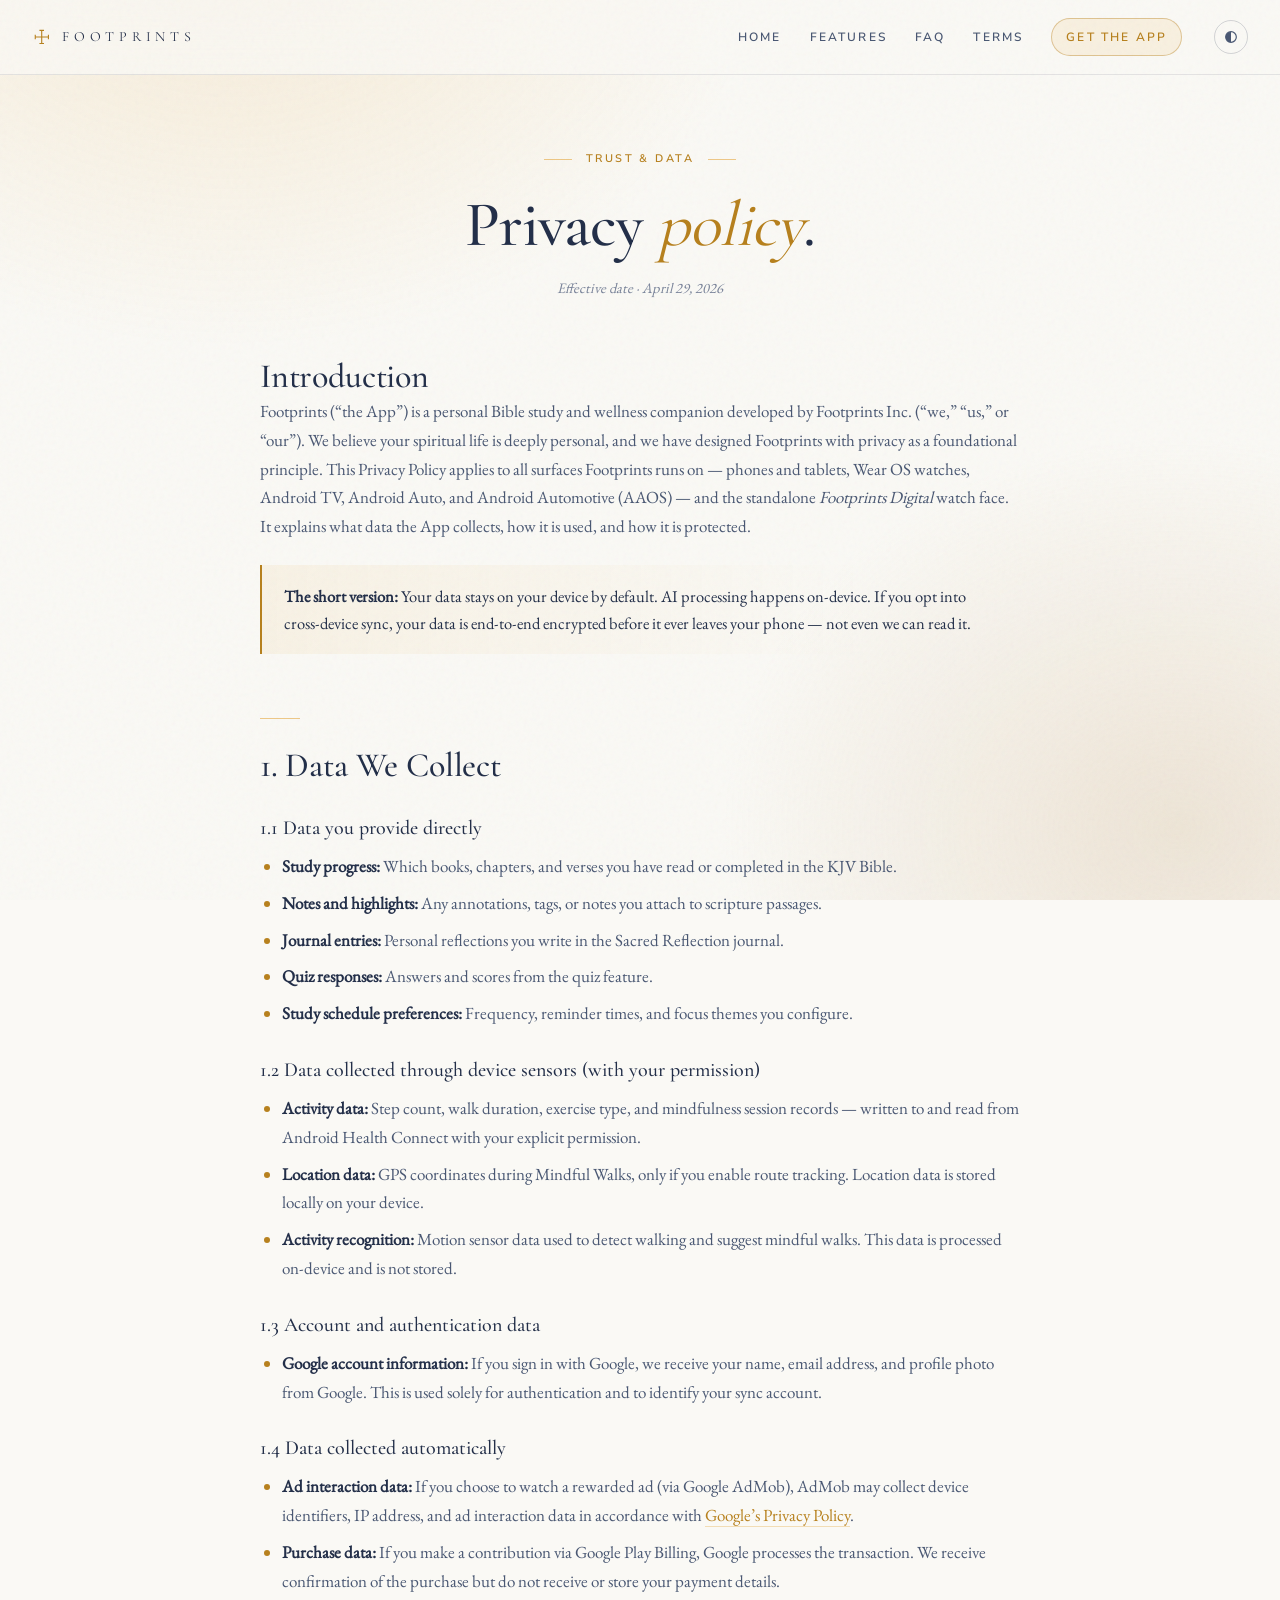
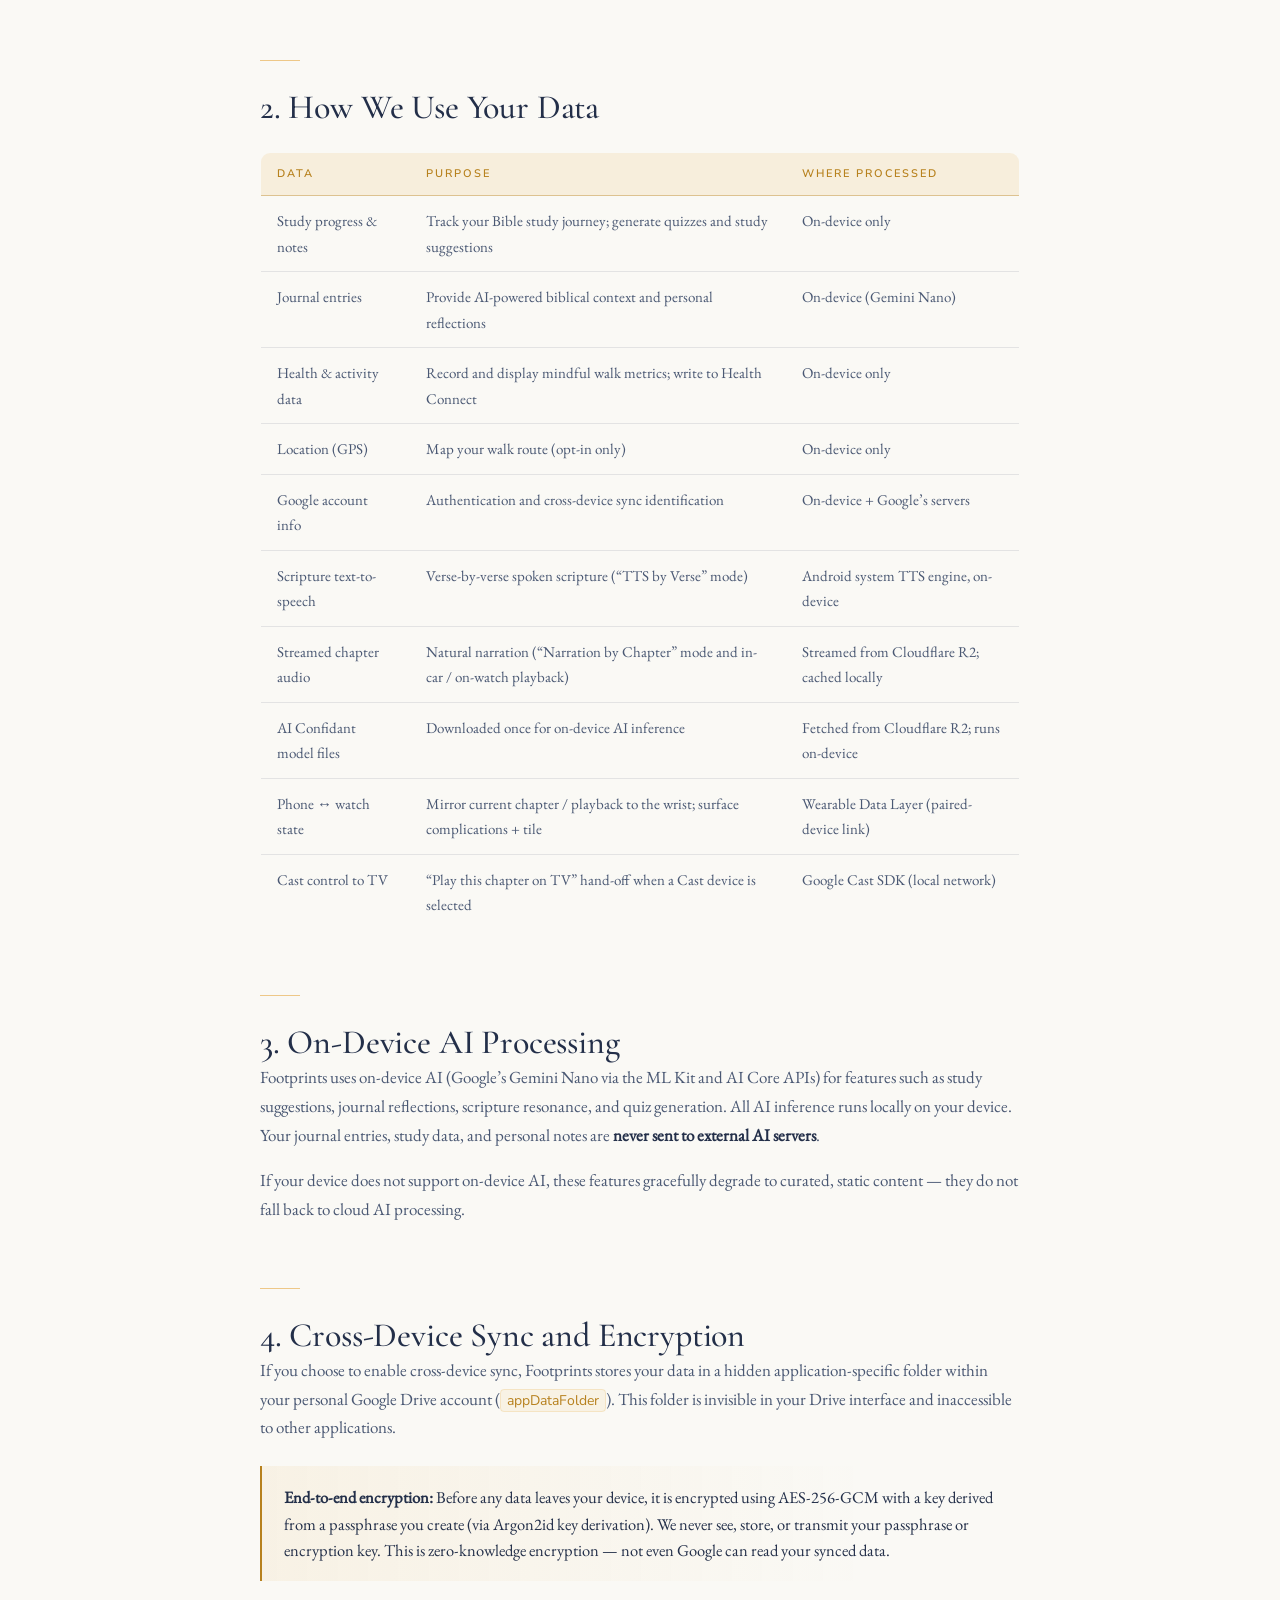
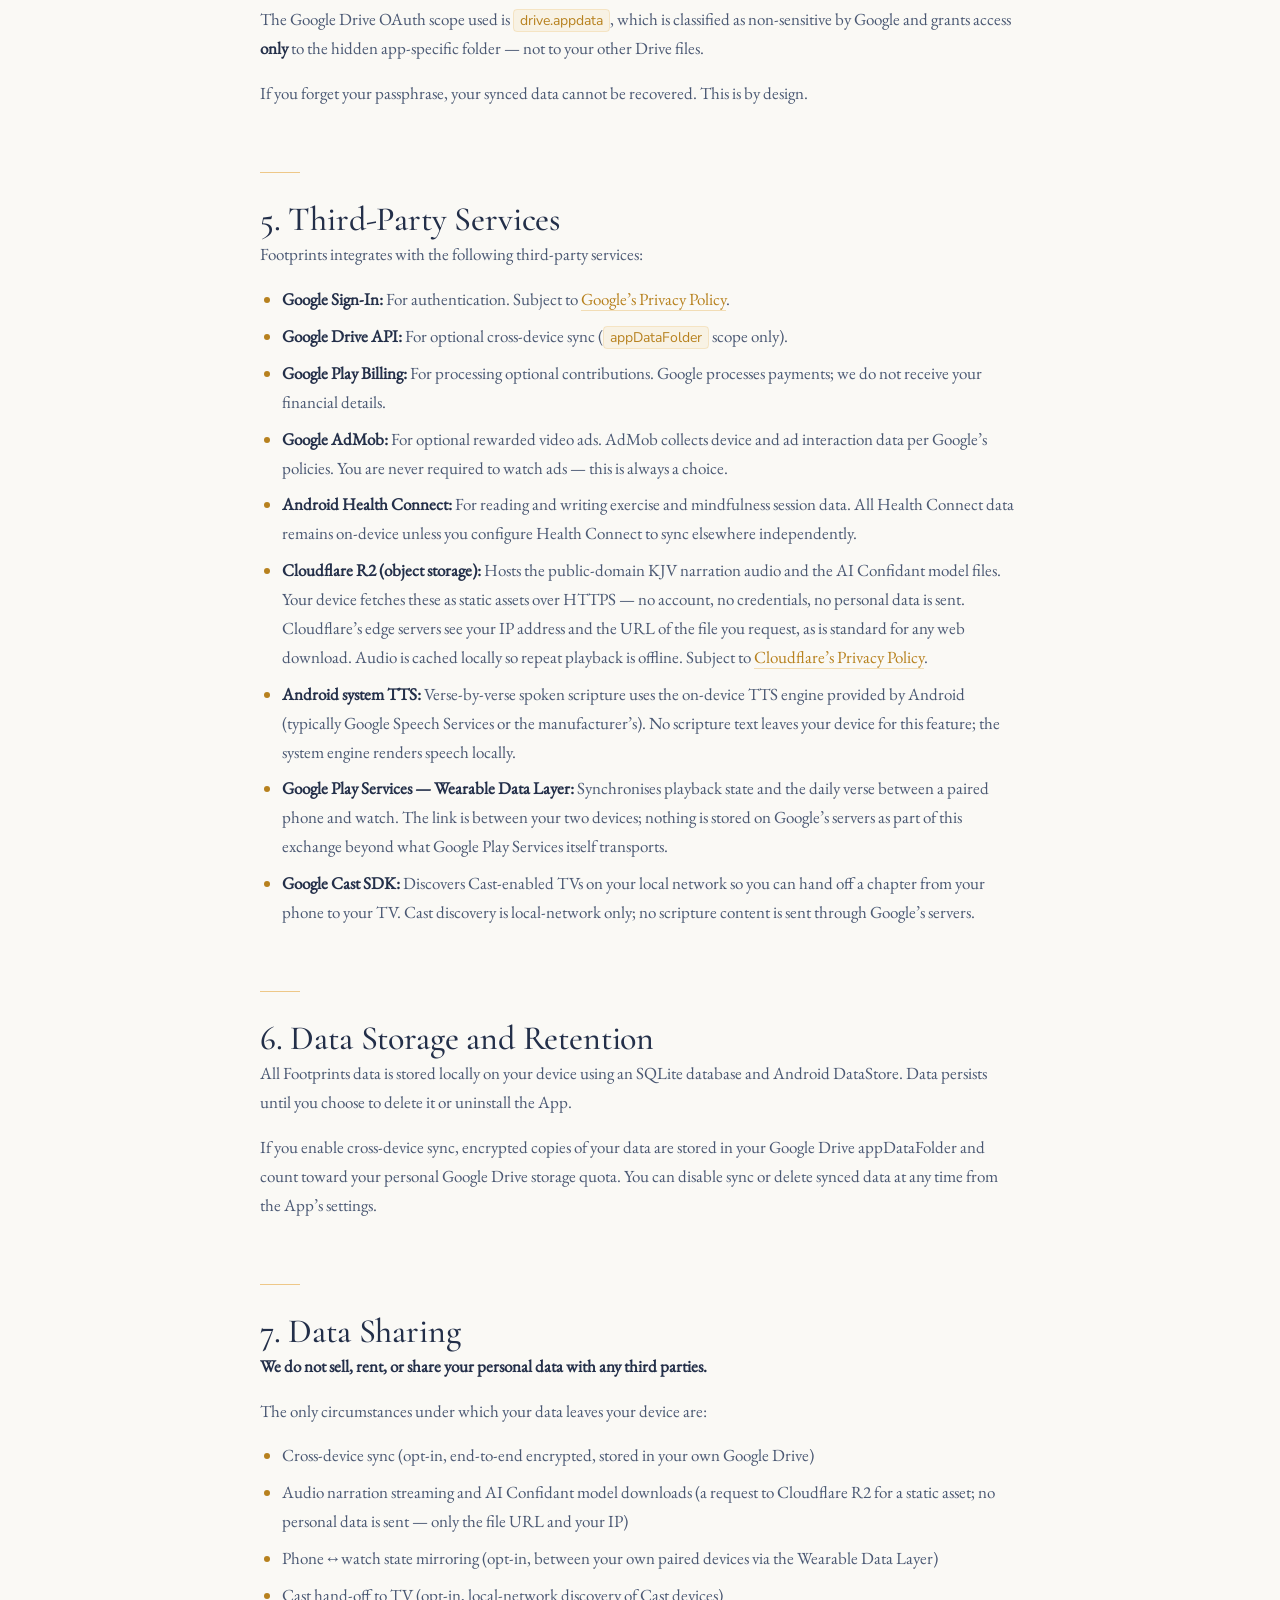
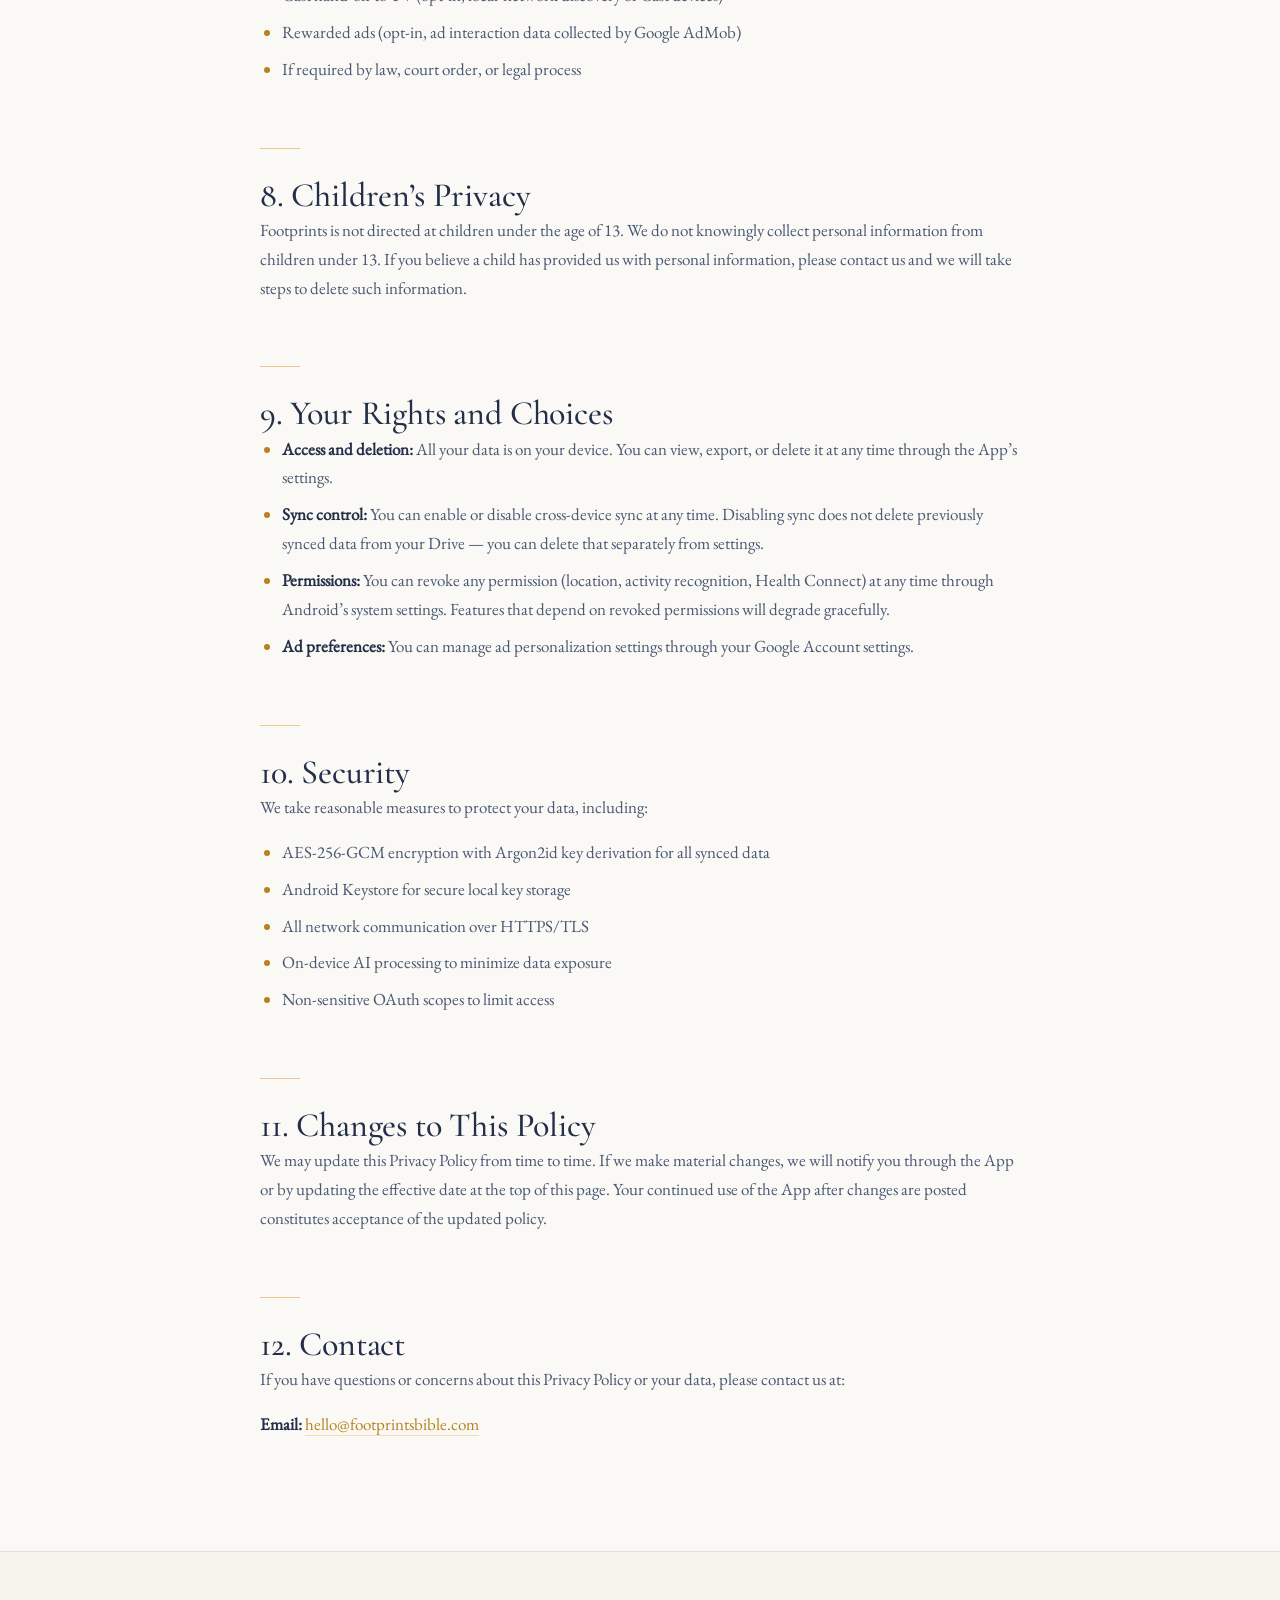
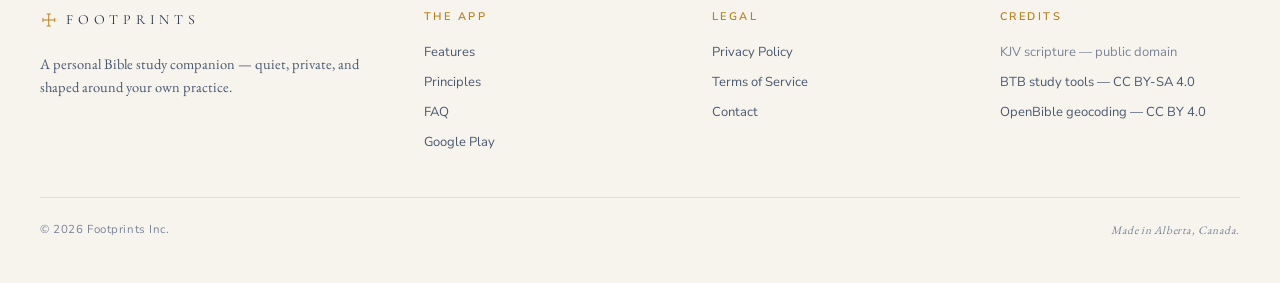
==== commit fb100403: "update copyright and author info" ====
--- a/docs/privacy-policy.html
+++ b/docs/privacy-policy.html
@@ -65,7 +65,7 @@
   <article class="doc-body">
 
     <h2>Introduction</h2>
-    <p>Footprints (&ldquo;the App&rdquo;) is a personal Bible study and wellness companion developed by Christopher Lee Murray (&ldquo;we,&rdquo; &ldquo;us,&rdquo; or &ldquo;our&rdquo;). We believe your spiritual life is deeply personal, and we have designed Footprints with privacy as a foundational principle. This Privacy Policy applies to all surfaces Footprints runs on &mdash; phones and tablets, Wear OS watches, Android TV, Android Auto, and Android Automotive (AAOS) &mdash; and the standalone <em>Footprints Digital</em> watch face. It explains what data the App collects, how it is used, and how it is protected.</p>
+    <p>Footprints (&ldquo;the App&rdquo;) is a personal Bible study and wellness companion developed by Footprints Inc. (&ldquo;we,&rdquo; &ldquo;us,&rdquo; or &ldquo;our&rdquo;). We believe your spiritual life is deeply personal, and we have designed Footprints with privacy as a foundational principle. This Privacy Policy applies to all surfaces Footprints runs on &mdash; phones and tablets, Wear OS watches, Android TV, Android Auto, and Android Automotive (AAOS) &mdash; and the standalone <em>Footprints Digital</em> watch face. It explains what data the App collects, how it is used, and how it is protected.</p>
 
     <div class="callout">
       <p><strong>The short version:</strong> Your data stays on your device by default. AI processing happens on-device. If you opt into cross-device sync, your data is end-to-end encrypted before it ever leaves your phone &mdash; not even we can read it.</p>
@@ -234,7 +234,7 @@
 
     <h2>12. Contact</h2>
     <p>If you have questions or concerns about this Privacy Policy or your data, please contact us at:</p>
-    <p><strong>Email:</strong> <a href="mailto:leechristophermurray@gmail.com">leechristophermurray@gmail.com</a></p>
+    <p><strong>Email:</strong> <a href="mailto:hello@footprintsbible.com">hello@footprintsbible.com</a></p>
 
   </article>
 </main>
@@ -260,7 +260,7 @@
       <h4>Legal</h4>
       <a href="privacy-policy.html">Privacy Policy</a>
       <a href="terms-of-service.html">Terms of Service</a>
-      <a href="mailto:leechristophermurray@gmail.com">Contact</a>
+      <a href="mailto:hello@footprintsbible.com">Contact</a>
     </div>
     <div class="col">
       <h4>Credits</h4>
@@ -270,8 +270,8 @@
     </div>
   </div>
   <div class="site-foot-bottom">
-    <span>&copy; 2026 Christopher Lee Murray</span>
-    <span class="made">An independent project, made in Alberta.</span>
+    <span>&copy; 2026 Footprints Inc.</span>
+    <span class="made">Made in Alberta, Canada.</span>
   </div>
 </footer>
 
